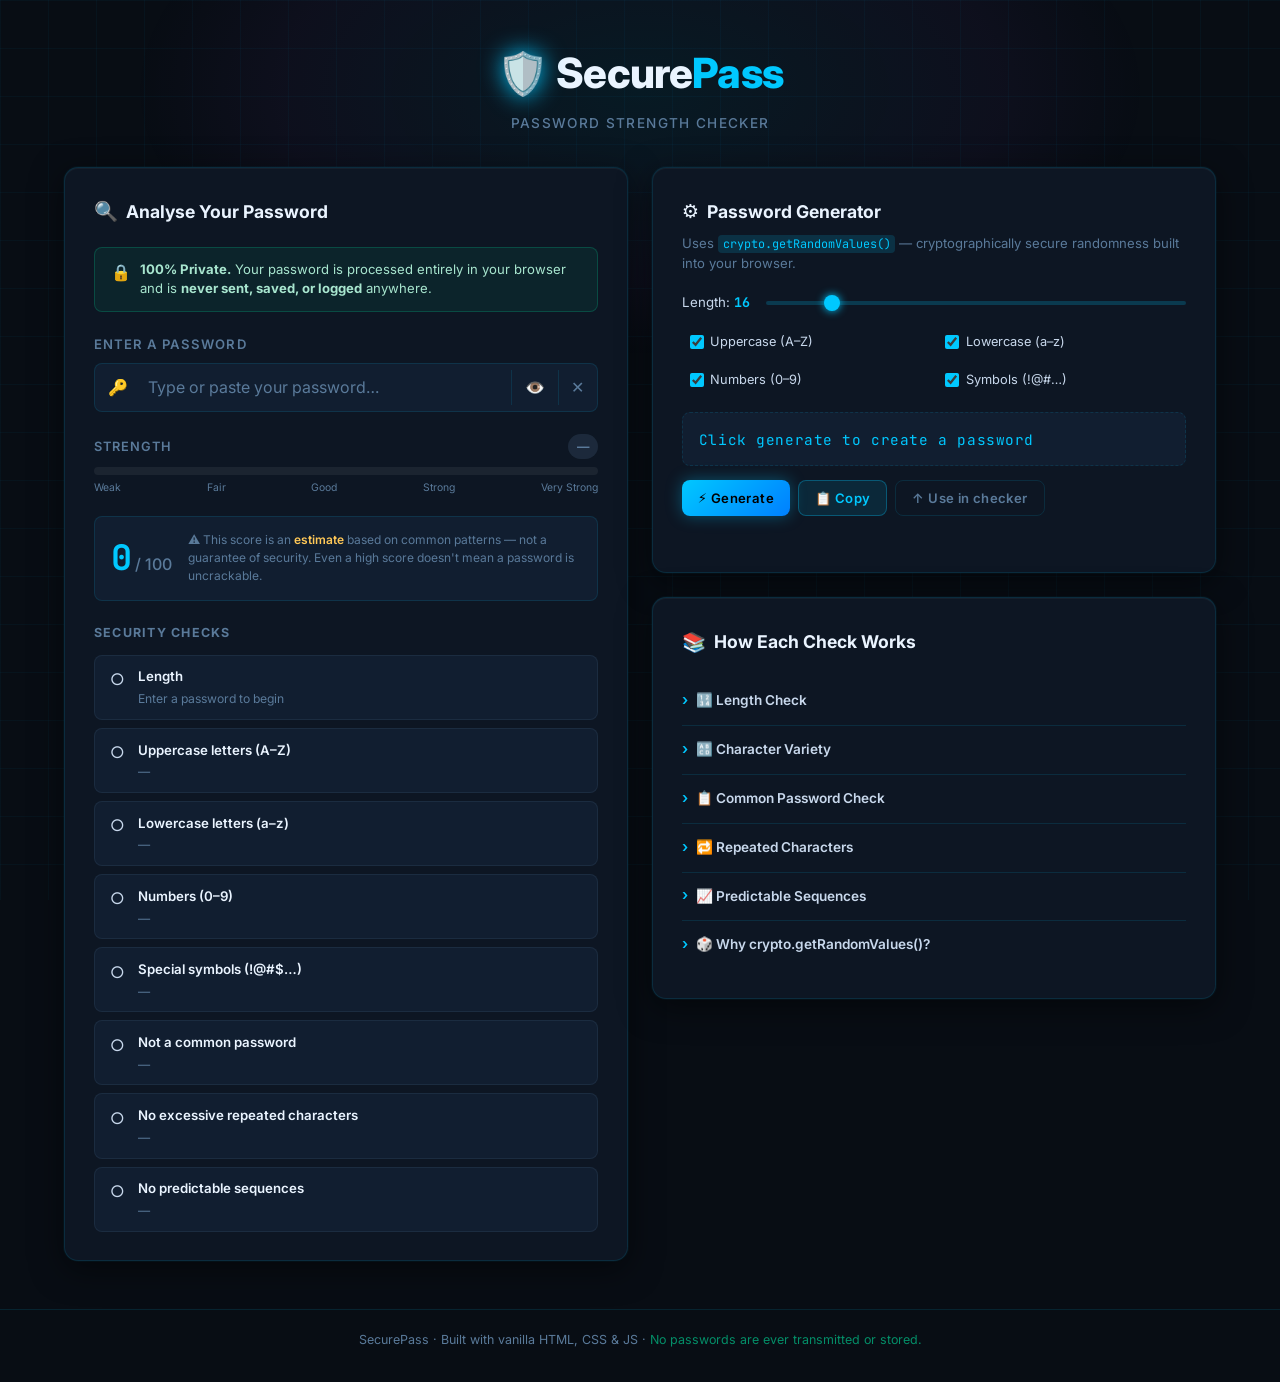
==== index.html @ db64188d "Initial commit: Add SecurePass password security platform Initial version of SecurePass, including t" ====
<!DOCTYPE html>
<html lang="en">
  <head>
    <meta charset="UTF-8" />
    <meta name="viewport" content="width=device-width, initial-scale=1.0" />

    <!-- SEO -->
    <title>SecurePass — Password Strength Checker</title>
    <meta
      name="description"
      content="Check your password strength instantly in your browser. SecurePass analyses length, patterns, and common weaknesses — 100% client-side, nothing is ever sent anywhere."
    />
    <meta name="robots" content="index, follow" />

    <!-- Fonts -->
    <link rel="preconnect" href="https://fonts.googleapis.com" />
    <link rel="preconnect" href="https://fonts.gstatic.com" crossorigin />
    <link
      href="https://fonts.googleapis.com/css2?family=Inter:wght@300;400;500;600;700;800&family=JetBrains+Mono:wght@400;500;700&display=swap"
      rel="stylesheet"
    />

    <link rel="stylesheet" href="style.css" />
  </head>

  <body>
    <!-- ══════════════ BACKGROUND ══════════════ -->
    <div class="bg-grid" aria-hidden="true"></div>
    <div class="bg-glow" aria-hidden="true"></div>

    <!-- ══════════════ HEADER ══════════════ -->
    <header class="site-header">
      <div class="header-inner">
        <div class="logo">
          <span class="logo-icon" aria-hidden="true">🛡️</span>
          <span class="logo-text">Secure<span class="accent">Pass</span></span>
        </div>
        <p class="header-tagline">Password Strength Checker</p>
      </div>
    </header>

    <!-- ══════════════ MAIN ══════════════ -->
    <main class="main-layout">

      <!-- ── LEFT COLUMN ── -->
      <section class="card checker-card" aria-labelledby="checker-heading">
        <h1 id="checker-heading" class="card-title">
          <span class="title-icon" aria-hidden="true">🔍</span>
          Analyse Your Password
        </h1>

        <!-- Privacy notice -->
        <div class="privacy-banner" role="note">
          <span class="privacy-icon" aria-hidden="true">🔒</span>
          <span>
            <strong>100% Private.</strong> Your password is processed entirely
            in your browser and is <strong>never sent, saved, or logged</strong>
            anywhere.
          </span>
        </div>

        <!-- Password input -->
        <div class="field-group">
          <label class="field-label" for="password-input">Enter a password</label>
          <div class="input-wrapper">
            <span class="input-icon" aria-hidden="true">🔑</span>
            <input
              id="password-input"
              class="password-input"
              type="password"
              placeholder="Type or paste your password…"
              autocomplete="off"
              autocorrect="off"
              autocapitalize="off"
              spellcheck="false"
              aria-describedby="strength-label"
            />
            <button
              id="toggle-visibility"
              class="icon-btn"
              type="button"
              aria-label="Show password"
              title="Show / hide password"
            >
              <span id="eye-icon" aria-hidden="true">👁️</span>
            </button>
            <button
              id="clear-btn"
              class="icon-btn"
              type="button"
              aria-label="Clear password"
              title="Clear password"
            >
              ✕
            </button>
          </div>
        </div>

        <!-- Strength meter -->
        <div class="strength-section">
          <div class="strength-header">
            <span class="strength-label-text" id="strength-label">Strength</span>
            <span id="strength-badge" class="strength-badge badge-empty">—</span>
          </div>
          <div
            class="meter-track"
            role="progressbar"
            aria-valuenow="0"
            aria-valuemin="0"
            aria-valuemax="100"
            aria-label="Password strength meter"
          >
            <div id="meter-fill" class="meter-fill"></div>
          </div>
          <div class="meter-segments" aria-hidden="true">
            <span>Weak</span><span>Fair</span><span>Good</span><span>Strong</span><span>Very Strong</span>
          </div>
        </div>

        <!-- Score -->
        <div class="score-row">
          <div class="score-box">
            <span class="score-number" id="score-number">0</span>
            <span class="score-label">/ 100</span>
          </div>
          <p class="score-disclaimer">
            ⚠️ This score is an <em>estimate</em> based on common patterns — not a
            guarantee of security. Even a high score doesn't mean a password is
            uncrackable.
          </p>
        </div>

        <!-- Check results -->
        <div class="checks-section">
          <h2 class="section-subtitle">Security Checks</h2>
          <ul class="checks-list" id="checks-list" aria-live="polite">
            <li class="check-item check-neutral" id="check-length">
              <span class="check-icon" aria-hidden="true">○</span>
              <div class="check-text">
                <strong>Length</strong>
                <span class="check-detail" id="detail-length">Enter a password to begin</span>
              </div>
            </li>
            <li class="check-item check-neutral" id="check-uppercase">
              <span class="check-icon" aria-hidden="true">○</span>
              <div class="check-text">
                <strong>Uppercase letters (A–Z)</strong>
                <span class="check-detail" id="detail-uppercase">—</span>
              </div>
            </li>
            <li class="check-item check-neutral" id="check-lowercase">
              <span class="check-icon" aria-hidden="true">○</span>
              <div class="check-text">
                <strong>Lowercase letters (a–z)</strong>
                <span class="check-detail" id="detail-lowercase">—</span>
              </div>
            </li>
            <li class="check-item check-neutral" id="check-numbers">
              <span class="check-icon" aria-hidden="true">○</span>
              <div class="check-text">
                <strong>Numbers (0–9)</strong>
                <span class="check-detail" id="detail-numbers">—</span>
              </div>
            </li>
            <li class="check-item check-neutral" id="check-symbols">
              <span class="check-icon" aria-hidden="true">○</span>
              <div class="check-text">
                <strong>Special symbols (!@#$…)</strong>
                <span class="check-detail" id="detail-symbols">—</span>
              </div>
            </li>
            <li class="check-item check-neutral" id="check-common">
              <span class="check-icon" aria-hidden="true">○</span>
              <div class="check-text">
                <strong>Not a common password</strong>
                <span class="check-detail" id="detail-common">—</span>
              </div>
            </li>
            <li class="check-item check-neutral" id="check-repeated">
              <span class="check-icon" aria-hidden="true">○</span>
              <div class="check-text">
                <strong>No excessive repeated characters</strong>
                <span class="check-detail" id="detail-repeated">—</span>
              </div>
            </li>
            <li class="check-item check-neutral" id="check-sequence">
              <span class="check-icon" aria-hidden="true">○</span>
              <div class="check-text">
                <strong>No predictable sequences</strong>
                <span class="check-detail" id="detail-sequence">—</span>
              </div>
            </li>
          </ul>
        </div>
      </section>

      <!-- ── RIGHT COLUMN ── -->
      <div class="right-column">

        <!-- Generator card -->
        <section class="card generator-card" aria-labelledby="generator-heading">
          <h2 id="generator-heading" class="card-title">
            <span class="title-icon" aria-hidden="true">⚙️</span>
            Password Generator
          </h2>
          <p class="card-subtitle">
            Uses <code>crypto.getRandomValues()</code> — cryptographically
            secure randomness built into your browser.
          </p>

          <!-- Options -->
          <div class="gen-options">
            <div class="option-row">
              <label class="option-label" for="gen-length">
                Length: <strong id="gen-length-display">16</strong>
              </label>
              <input
                id="gen-length"
                class="range-slider"
                type="range"
                min="8"
                max="64"
                value="16"
                aria-label="Generated password length"
              />
            </div>

            <div class="checkbox-grid">
              <label class="checkbox-label" for="gen-uppercase">
                <input id="gen-uppercase" type="checkbox" checked /> Uppercase (A–Z)
              </label>
              <label class="checkbox-label" for="gen-lowercase">
                <input id="gen-lowercase" type="checkbox" checked /> Lowercase (a–z)
              </label>
              <label class="checkbox-label" for="gen-numbers">
                <input id="gen-numbers" type="checkbox" checked /> Numbers (0–9)
              </label>
              <label class="checkbox-label" for="gen-symbols">
                <input id="gen-symbols" type="checkbox" checked /> Symbols (!@#…)
              </label>
            </div>
          </div>

          <!-- Generated password output -->
          <div class="gen-output-wrapper">
            <code id="gen-output" class="gen-output" aria-live="polite" aria-label="Generated password">
              Click generate to create a password
            </code>
          </div>

          <div class="gen-actions">
            <button id="generate-btn" class="btn btn-primary" type="button">
              ⚡ Generate
            </button>
            <button id="copy-gen-btn" class="btn btn-secondary" type="button" aria-label="Copy generated password">
              📋 Copy
            </button>
            <button id="use-gen-btn" class="btn btn-ghost" type="button" aria-label="Use generated password in checker">
              ↑ Use in checker
            </button>
          </div>

          <div id="copy-toast" class="copy-toast" role="status" aria-live="polite"></div>
        </section>

        <!-- How-it-works card -->
        <section class="card info-card" aria-labelledby="info-heading">
          <h2 id="info-heading" class="card-title">
            <span class="title-icon" aria-hidden="true">📚</span>
            How Each Check Works
          </h2>

          <details class="info-detail">
            <summary class="info-summary">🔢 Length Check</summary>
            <p>
              Every extra character multiplies the number of combinations an
              attacker must try. A 12-character password has roughly
              <em>trillions</em> more combinations than an 8-character one.
              Minimum recommended length is <strong>12 characters</strong>;
              aim for 16+.
            </p>
          </details>

          <details class="info-detail">
            <summary class="info-summary">🔠 Character Variety</summary>
            <p>
              Using uppercase, lowercase, digits, and symbols expands the
              "alphabet" an attacker must guess from. With only lowercase
              letters the alphabet is 26; adding all four types brings it to
              ~95. Larger alphabet = exponentially harder brute-force.
            </p>
          </details>

          <details class="info-detail">
            <summary class="info-summary">📋 Common Password Check</summary>
            <p>
              Attackers use <em>dictionary attacks</em> — lists of millions of
              known weak passwords like <code>password123</code>,
              <code>qwerty</code>, or <code>iloveyou</code>. If your password
              appears in such a list it can be cracked in seconds regardless of
              length.
            </p>
          </details>

          <details class="info-detail">
            <summary class="info-summary">🔁 Repeated Characters</summary>
            <p>
              Passwords like <code>aaabbbccc</code> or <code>111111</code> have
              very low <em>entropy</em> — they carry less unpredictable
              information than they appear to. Automated crackers detect and
              exploit this pattern immediately.
            </p>
          </details>

          <details class="info-detail">
            <summary class="info-summary">📈 Predictable Sequences</summary>
            <p>
              Sequences like <code>1234</code>, <code>abcd</code>, or
              <code>qwerty</code> are keyboard walks or numerical runs —
              among the first things any cracker tries. They reduce your
              effective password strength dramatically.
            </p>
          </details>

          <details class="info-detail">
            <summary class="info-summary">🎲 Why crypto.getRandomValues()?</summary>
            <p>
              JavaScript's <code>Math.random()</code> is <strong>not</strong>
              cryptographically secure — its output can sometimes be predicted.
              <code>crypto.getRandomValues()</code> uses the operating system's
              secure random number generator, making it suitable for generating
              real passwords.
            </p>
          </details>
        </section>

      </div>
      <!-- end right column -->

    </main>

    <!-- ══════════════ FOOTER ══════════════ -->
    <footer class="site-footer">
      <p>
        SecurePass · Built with vanilla HTML, CSS &amp; JS ·
        <span class="footer-note">No passwords are ever transmitted or stored.</span>
      </p>
    </footer>

    <script src="script.js"></script>
  </body>
</html>
---- style.css ----
/* ═══════════════════════════════════════════════════════════════════
   SecurePass — style.css
   Cybersecurity-themed dark UI with glassmorphism & micro-animations
   ═══════════════════════════════════════════════════════════════════ */

/* ── 1. Design Tokens ─────────────────────────────────────────────── */
:root {
  /* Palette */
  --clr-bg:          #080d14;
  --clr-surface:     #0d1623;
  --clr-surface2:    #111e30;
  --clr-border:      rgba(0, 200, 255, 0.12);
  --clr-border-hover:rgba(0, 200, 255, 0.35);

  --clr-cyan:        #00c8ff;
  --clr-cyan-dim:    rgba(0, 200, 255, 0.15);
  --clr-green:       #00e5a0;
  --clr-yellow:      #ffc857;
  --clr-orange:      #ff8c42;
  --clr-red:         #ff4d6d;
  --clr-purple:      #a855f7;

  /* Text */
  --clr-text:        #c8d8ec;
  --clr-text-muted:  #5a7a9a;
  --clr-text-bright: #eaf4ff;

  /* Strength colours */
  --str-very-weak:   #ff4d6d;
  --str-weak:        #ff8c42;
  --str-fair:        #ffc857;
  --str-good:        #00e5a0;
  --str-strong:      #00c8ff;

  /* Spacing & shape */
  --radius:          14px;
  --radius-sm:       8px;
  --gap:             1.5rem;

  /* Typography */
  --font-sans: 'Inter', system-ui, sans-serif;
  --font-mono: 'JetBrains Mono', 'Courier New', monospace;
}

/* ── 2. Reset & Base ──────────────────────────────────────────────── */
*, *::before, *::after { box-sizing: border-box; margin: 0; padding: 0; }

html { scroll-behavior: smooth; }

body {
  font-family: var(--font-sans);
  background: var(--clr-bg);
  color: var(--clr-text);
  min-height: 100vh;
  line-height: 1.6;
  overflow-x: hidden;
}

/* ── 3. Animated Background ───────────────────────────────────────── */
.bg-grid {
  position: fixed;
  inset: 0;
  z-index: 0;
  background-image:
    linear-gradient(rgba(0,200,255,0.04) 1px, transparent 1px),
    linear-gradient(90deg, rgba(0,200,255,0.04) 1px, transparent 1px);
  background-size: 48px 48px;
  pointer-events: none;
}

.bg-glow {
  position: fixed;
  top: -20%;
  left: 50%;
  transform: translateX(-50%);
  width: 80vw;
  height: 60vh;
  background: radial-gradient(ellipse at center,
    rgba(0,200,255,0.07) 0%,
    rgba(168,85,247,0.04) 50%,
    transparent 70%);
  pointer-events: none;
  z-index: 0;
  animation: glowPulse 8s ease-in-out infinite alternate;
}

@keyframes glowPulse {
  from { opacity: 0.6; transform: translateX(-50%) scale(1); }
  to   { opacity: 1;   transform: translateX(-50%) scale(1.1); }
}

/* ── 4. Header ────────────────────────────────────────────────────── */
.site-header {
  position: relative;
  z-index: 10;
  text-align: center;
  padding: 2.5rem 1rem 1rem;
}

.header-inner { display: inline-flex; flex-direction: column; align-items: center; gap: 0.4rem; }

.logo {
  display: flex;
  align-items: center;
  gap: 0.5rem;
  font-size: clamp(1.8rem, 4vw, 2.6rem);
  font-weight: 800;
  letter-spacing: -0.02em;
  color: var(--clr-text-bright);
}

.logo-icon { font-size: 1em; filter: drop-shadow(0 0 12px var(--clr-cyan)); }

.accent { color: var(--clr-cyan); }

.header-tagline {
  font-size: 0.85rem;
  color: var(--clr-text-muted);
  letter-spacing: 0.1em;
  text-transform: uppercase;
  font-weight: 500;
}

/* ── 5. Layout ────────────────────────────────────────────────────── */
.main-layout {
  position: relative;
  z-index: 5;
  display: grid;
  grid-template-columns: 1fr 1fr;
  gap: var(--gap);
  max-width: 1200px;
  margin: 0 auto;
  padding: 1rem 1.5rem 3rem;
}

/* Right column stacks cards */
.right-column {
  display: flex;
  flex-direction: column;
  gap: var(--gap);
}

/* ── 6. Cards ─────────────────────────────────────────────────────── */
.card {
  background: var(--clr-surface);
  border: 1px solid var(--clr-border);
  border-radius: var(--radius);
  padding: 1.8rem;
  backdrop-filter: blur(12px);
  box-shadow:
    0 0 0 1px rgba(0,200,255,0.04),
    0 8px 32px rgba(0,0,0,0.5),
    inset 0 1px 0 rgba(255,255,255,0.04);
  transition: border-color 0.3s;
}

.card:hover { border-color: var(--clr-border-hover); }

.card-title {
  font-size: 1.1rem;
  font-weight: 700;
  color: var(--clr-text-bright);
  margin-bottom: 1.2rem;
  display: flex;
  align-items: center;
  gap: 0.5rem;
}

.title-icon { font-size: 1.1em; }

.card-subtitle {
  font-size: 0.82rem;
  color: var(--clr-text-muted);
  margin-top: -0.8rem;
  margin-bottom: 1.2rem;
  line-height: 1.5;
}

.card-subtitle code {
  font-family: var(--font-mono);
  color: var(--clr-cyan);
  font-size: 0.9em;
  background: var(--clr-cyan-dim);
  padding: 0.1em 0.4em;
  border-radius: 4px;
}

/* ── 7. Privacy Banner ─────────────────────────────────────────────── */
.privacy-banner {
  display: flex;
  align-items: flex-start;
  gap: 0.6rem;
  background: rgba(0, 229, 160, 0.07);
  border: 1px solid rgba(0, 229, 160, 0.2);
  border-radius: var(--radius-sm);
  padding: 0.75rem 1rem;
  font-size: 0.82rem;
  color: #a8e6cf;
  margin-bottom: 1.4rem;
  line-height: 1.5;
}

.privacy-icon { font-size: 1rem; margin-top: 0.05rem; flex-shrink: 0; }

/* ── 8. Input ──────────────────────────────────────────────────────── */
.field-group { margin-bottom: 1.4rem; }

.field-label {
  display: block;
  font-size: 0.82rem;
  font-weight: 600;
  color: var(--clr-text-muted);
  text-transform: uppercase;
  letter-spacing: 0.08em;
  margin-bottom: 0.5rem;
}

.input-wrapper {
  display: flex;
  align-items: center;
  background: var(--clr-surface2);
  border: 1.5px solid var(--clr-border);
  border-radius: var(--radius-sm);
  overflow: hidden;
  transition: border-color 0.25s, box-shadow 0.25s;
}

.input-wrapper:focus-within {
  border-color: var(--clr-cyan);
  box-shadow: 0 0 0 3px rgba(0, 200, 255, 0.15);
}

.input-icon {
  padding: 0 0.8rem;
  font-size: 1rem;
  user-select: none;
  flex-shrink: 0;
}

.password-input {
  flex: 1;
  background: transparent;
  border: none;
  outline: none;
  color: var(--clr-text-bright);
  font-family: var(--font-mono);
  font-size: 1rem;
  padding: 0.8rem 0.5rem;
  caret-color: var(--clr-cyan);
  min-width: 0;
}

.password-input::placeholder { color: var(--clr-text-muted); font-family: var(--font-sans); }

.icon-btn {
  background: transparent;
  border: none;
  color: var(--clr-text-muted);
  cursor: pointer;
  padding: 0.6rem 0.8rem;
  font-size: 1rem;
  line-height: 1;
  border-left: 1px solid var(--clr-border);
  transition: color 0.2s, background 0.2s;
  flex-shrink: 0;
}

.icon-btn:hover { color: var(--clr-cyan); background: var(--clr-cyan-dim); }

/* ── 9. Strength Meter ─────────────────────────────────────────────── */
.strength-section { margin-bottom: 1.2rem; }

.strength-header {
  display: flex;
  justify-content: space-between;
  align-items: center;
  margin-bottom: 0.5rem;
}

.strength-label-text {
  font-size: 0.8rem;
  font-weight: 600;
  color: var(--clr-text-muted);
  text-transform: uppercase;
  letter-spacing: 0.08em;
}

.strength-badge {
  font-size: 0.78rem;
  font-weight: 700;
  padding: 0.2em 0.7em;
  border-radius: 20px;
  letter-spacing: 0.05em;
  text-transform: uppercase;
  transition: background 0.4s, color 0.4s;
}

.badge-empty    { background: rgba(90,122,154,0.2); color: var(--clr-text-muted); }
.badge-very-weak{ background: rgba(255,77,109,0.2);  color: var(--str-very-weak); }
.badge-weak     { background: rgba(255,140,66,0.2);  color: var(--str-weak); }
.badge-fair     { background: rgba(255,200,87,0.2);  color: var(--str-fair); }
.badge-good     { background: rgba(0,229,160,0.2);   color: var(--str-good); }
.badge-strong   { background: rgba(0,200,255,0.2);   color: var(--str-strong); }

.meter-track {
  width: 100%;
  height: 8px;
  background: rgba(255,255,255,0.06);
  border-radius: 999px;
  overflow: hidden;
}

.meter-fill {
  height: 100%;
  width: 0%;
  border-radius: 999px;
  transition: width 0.5s cubic-bezier(0.4,0,0.2,1), background 0.5s;
  background: var(--str-very-weak);
  box-shadow: 0 0 8px currentColor;
}

.meter-segments {
  display: flex;
  justify-content: space-between;
  margin-top: 0.3rem;
  font-size: 0.65rem;
  color: var(--clr-text-muted);
  user-select: none;
}

/* ── 10. Score ─────────────────────────────────────────────────────── */
.score-row {
  display: flex;
  align-items: center;
  gap: 1rem;
  background: var(--clr-surface2);
  border-radius: var(--radius-sm);
  padding: 0.9rem 1rem;
  margin-bottom: 1.4rem;
  border: 1px solid var(--clr-border);
}

.score-box { display: flex; align-items: baseline; gap: 0.2rem; flex-shrink: 0; }

.score-number {
  font-family: var(--font-mono);
  font-size: 2.2rem;
  font-weight: 700;
  color: var(--clr-cyan);
  transition: color 0.4s;
  line-height: 1;
}

.score-label { font-size: 1rem; color: var(--clr-text-muted); font-weight: 500; }

.score-disclaimer {
  font-size: 0.75rem;
  color: var(--clr-text-muted);
  line-height: 1.5;
}

.score-disclaimer em { color: var(--clr-yellow); font-style: normal; font-weight: 600; }

/* ── 11. Checks List ───────────────────────────────────────────────── */
.section-subtitle {
  font-size: 0.78rem;
  font-weight: 700;
  color: var(--clr-text-muted);
  text-transform: uppercase;
  letter-spacing: 0.1em;
  margin-bottom: 0.75rem;
}

.checks-list {
  list-style: none;
  display: flex;
  flex-direction: column;
  gap: 0.5rem;
}

.check-item {
  display: flex;
  align-items: flex-start;
  gap: 0.7rem;
  padding: 0.65rem 0.8rem;
  border-radius: var(--radius-sm);
  border: 1px solid transparent;
  background: var(--clr-surface2);
  transition: background 0.3s, border-color 0.3s;
}

.check-neutral  { border-color: rgba(90,122,154,0.15); }
.check-pass     { background: rgba(0,229,160,0.06);  border-color: rgba(0,229,160,0.25); }
.check-fail     { background: rgba(255,77,109,0.06); border-color: rgba(255,77,109,0.25); }
.check-warn     { background: rgba(255,200,87,0.06); border-color: rgba(255,200,87,0.25); }

.check-icon {
  font-size: 1rem;
  margin-top: 0.05rem;
  flex-shrink: 0;
  width: 1.2rem;
  text-align: center;
  transition: transform 0.3s;
}

.check-pass .check-icon { color: var(--clr-green); }
.check-fail .check-icon { color: var(--clr-red); }
.check-warn .check-icon { color: var(--clr-yellow); }

.check-text { display: flex; flex-direction: column; gap: 0.1rem; }
.check-text strong { font-size: 0.83rem; color: var(--clr-text-bright); font-weight: 600; }
.check-detail { font-size: 0.76rem; color: var(--clr-text-muted); }
.check-pass .check-detail { color: rgba(0,229,160,0.7); }
.check-fail .check-detail { color: rgba(255,77,109,0.7); }

/* ── 12. Generator ─────────────────────────────────────────────────── */
.gen-options { margin-bottom: 1rem; }

.option-row {
  display: flex;
  justify-content: space-between;
  align-items: center;
  gap: 1rem;
  margin-bottom: 0.8rem;
}

.option-label {
  font-size: 0.83rem;
  color: var(--clr-text);
  white-space: nowrap;
}

.option-label strong { color: var(--clr-cyan); font-family: var(--font-mono); }

.range-slider {
  flex: 1;
  -webkit-appearance: none;
  appearance: none;
  height: 4px;
  background: rgba(0,200,255,0.2);
  border-radius: 999px;
  outline: none;
  cursor: pointer;
}

.range-slider::-webkit-slider-thumb {
  -webkit-appearance: none;
  width: 16px;
  height: 16px;
  background: var(--clr-cyan);
  border-radius: 50%;
  box-shadow: 0 0 8px var(--clr-cyan);
  transition: transform 0.2s;
}

.range-slider::-webkit-slider-thumb:hover { transform: scale(1.25); }
.range-slider::-moz-range-thumb {
  width: 16px; height: 16px;
  background: var(--clr-cyan);
  border-radius: 50%; border: none;
  box-shadow: 0 0 8px var(--clr-cyan);
}

.checkbox-grid {
  display: grid;
  grid-template-columns: 1fr 1fr;
  gap: 0.4rem;
}

.checkbox-label {
  display: flex;
  align-items: center;
  gap: 0.4rem;
  font-size: 0.8rem;
  color: var(--clr-text);
  cursor: pointer;
  user-select: none;
  padding: 0.35rem 0.5rem;
  border-radius: 6px;
  transition: background 0.2s;
}

.checkbox-label:hover { background: var(--clr-cyan-dim); }

.checkbox-label input[type="checkbox"] {
  accent-color: var(--clr-cyan);
  width: 14px; height: 14px;
  cursor: pointer;
}

.gen-output-wrapper {
  background: var(--clr-surface2);
  border: 1.5px dashed var(--clr-border);
  border-radius: var(--radius-sm);
  padding: 0.9rem 1rem;
  margin-bottom: 0.9rem;
  min-height: 3.2rem;
  display: flex;
  align-items: center;
  word-break: break-all;
  transition: border-color 0.3s;
}

.gen-output-wrapper:hover { border-color: var(--clr-border-hover); }

.gen-output {
  font-family: var(--font-mono);
  font-size: 0.9rem;
  color: var(--clr-cyan);
  letter-spacing: 0.04em;
  line-height: 1.6;
}

.gen-actions {
  display: flex;
  gap: 0.5rem;
  flex-wrap: wrap;
}

/* ── 13. Buttons ───────────────────────────────────────────────────── */
.btn {
  font-family: var(--font-sans);
  font-size: 0.82rem;
  font-weight: 600;
  border: none;
  border-radius: var(--radius-sm);
  cursor: pointer;
  padding: 0.55rem 1rem;
  transition: all 0.2s;
  white-space: nowrap;
  letter-spacing: 0.03em;
}

.btn-primary {
  background: linear-gradient(135deg, #00c8ff, #0080ff);
  color: #000;
  box-shadow: 0 0 16px rgba(0,200,255,0.35);
}

.btn-primary:hover {
  box-shadow: 0 0 24px rgba(0,200,255,0.55);
  transform: translateY(-1px);
}

.btn-secondary {
  background: rgba(0,200,255,0.1);
  color: var(--clr-cyan);
  border: 1px solid rgba(0,200,255,0.3);
}

.btn-secondary:hover {
  background: rgba(0,200,255,0.2);
  border-color: var(--clr-cyan);
}

.btn-ghost {
  background: transparent;
  color: var(--clr-text-muted);
  border: 1px solid var(--clr-border);
}

.btn-ghost:hover { background: var(--clr-surface2); color: var(--clr-text); }

.btn:active { transform: scale(0.97); }

/* ── 14. Copy Toast ────────────────────────────────────────────────── */
.copy-toast {
  font-size: 0.78rem;
  color: var(--clr-green);
  margin-top: 0.5rem;
  min-height: 1.2rem;
  transition: opacity 0.3s;
  font-weight: 500;
}

/* ── 15. Info Accordion ────────────────────────────────────────────── */
.info-detail {
  border-bottom: 1px solid var(--clr-border);
  padding: 0.1rem 0;
}

.info-detail:last-child { border-bottom: none; }

.info-summary {
  font-size: 0.85rem;
  font-weight: 600;
  color: var(--clr-text);
  cursor: pointer;
  padding: 0.65rem 0;
  list-style: none;
  display: flex;
  align-items: center;
  gap: 0.5rem;
  user-select: none;
  transition: color 0.2s;
}

.info-summary::-webkit-details-marker { display: none; }
.info-summary::before { content: '›'; color: var(--clr-cyan); font-size: 1.1em; transition: transform 0.25s; display: inline-block; }
details[open] .info-summary::before { transform: rotate(90deg); }

.info-summary:hover { color: var(--clr-cyan); }

.info-detail p {
  font-size: 0.8rem;
  color: var(--clr-text-muted);
  line-height: 1.65;
  padding: 0.3rem 0 0.8rem 1.4rem;
}

.info-detail code {
  font-family: var(--font-mono);
  font-size: 0.88em;
  color: var(--clr-cyan);
  background: var(--clr-cyan-dim);
  padding: 0.1em 0.4em;
  border-radius: 4px;
}

/* ── 16. Footer ────────────────────────────────────────────────────── */
.site-footer {
  position: relative;
  z-index: 5;
  text-align: center;
  padding: 1.2rem 1rem 2rem;
  font-size: 0.78rem;
  color: var(--clr-text-muted);
  border-top: 1px solid var(--clr-border);
}

.footer-note { color: rgba(0,229,160,0.6); }

/* ── 17. Responsive ─────────────────────────────────────────────────── */
@media (max-width: 900px) {
  .main-layout {
    grid-template-columns: 1fr;
    padding: 1rem;
  }
}

@media (max-width: 480px) {
  .card { padding: 1.2rem; }

  .logo { font-size: 1.8rem; }

  .gen-actions { flex-direction: column; }
  .gen-actions .btn { width: 100%; text-align: center; }

  .checkbox-grid { grid-template-columns: 1fr; }

  .score-row { flex-direction: column; align-items: flex-start; gap: 0.6rem; }
}

/* ── 18. Animations ─────────────────────────────────────────────────── */
@keyframes fadeInUp {
  from { opacity: 0; transform: translateY(12px); }
  to   { opacity: 1; transform: translateY(0); }
}

.card { animation: fadeInUp 0.5s ease both; }
.checker-card { animation-delay: 0.05s; }
.generator-card { animation-delay: 0.15s; }
.info-card { animation-delay: 0.25s; }

/* Pulse on strength badge update */
@keyframes pulse {
  0%   { transform: scale(1); }
  50%  { transform: scale(1.08); }
  100% { transform: scale(1); }
}

.badge-animate { animation: pulse 0.3s ease; }

/* Focus visible outline for accessibility */
:focus-visible {
  outline: 2px solid var(--clr-cyan);
  outline-offset: 2px;
  border-radius: 4px;
}
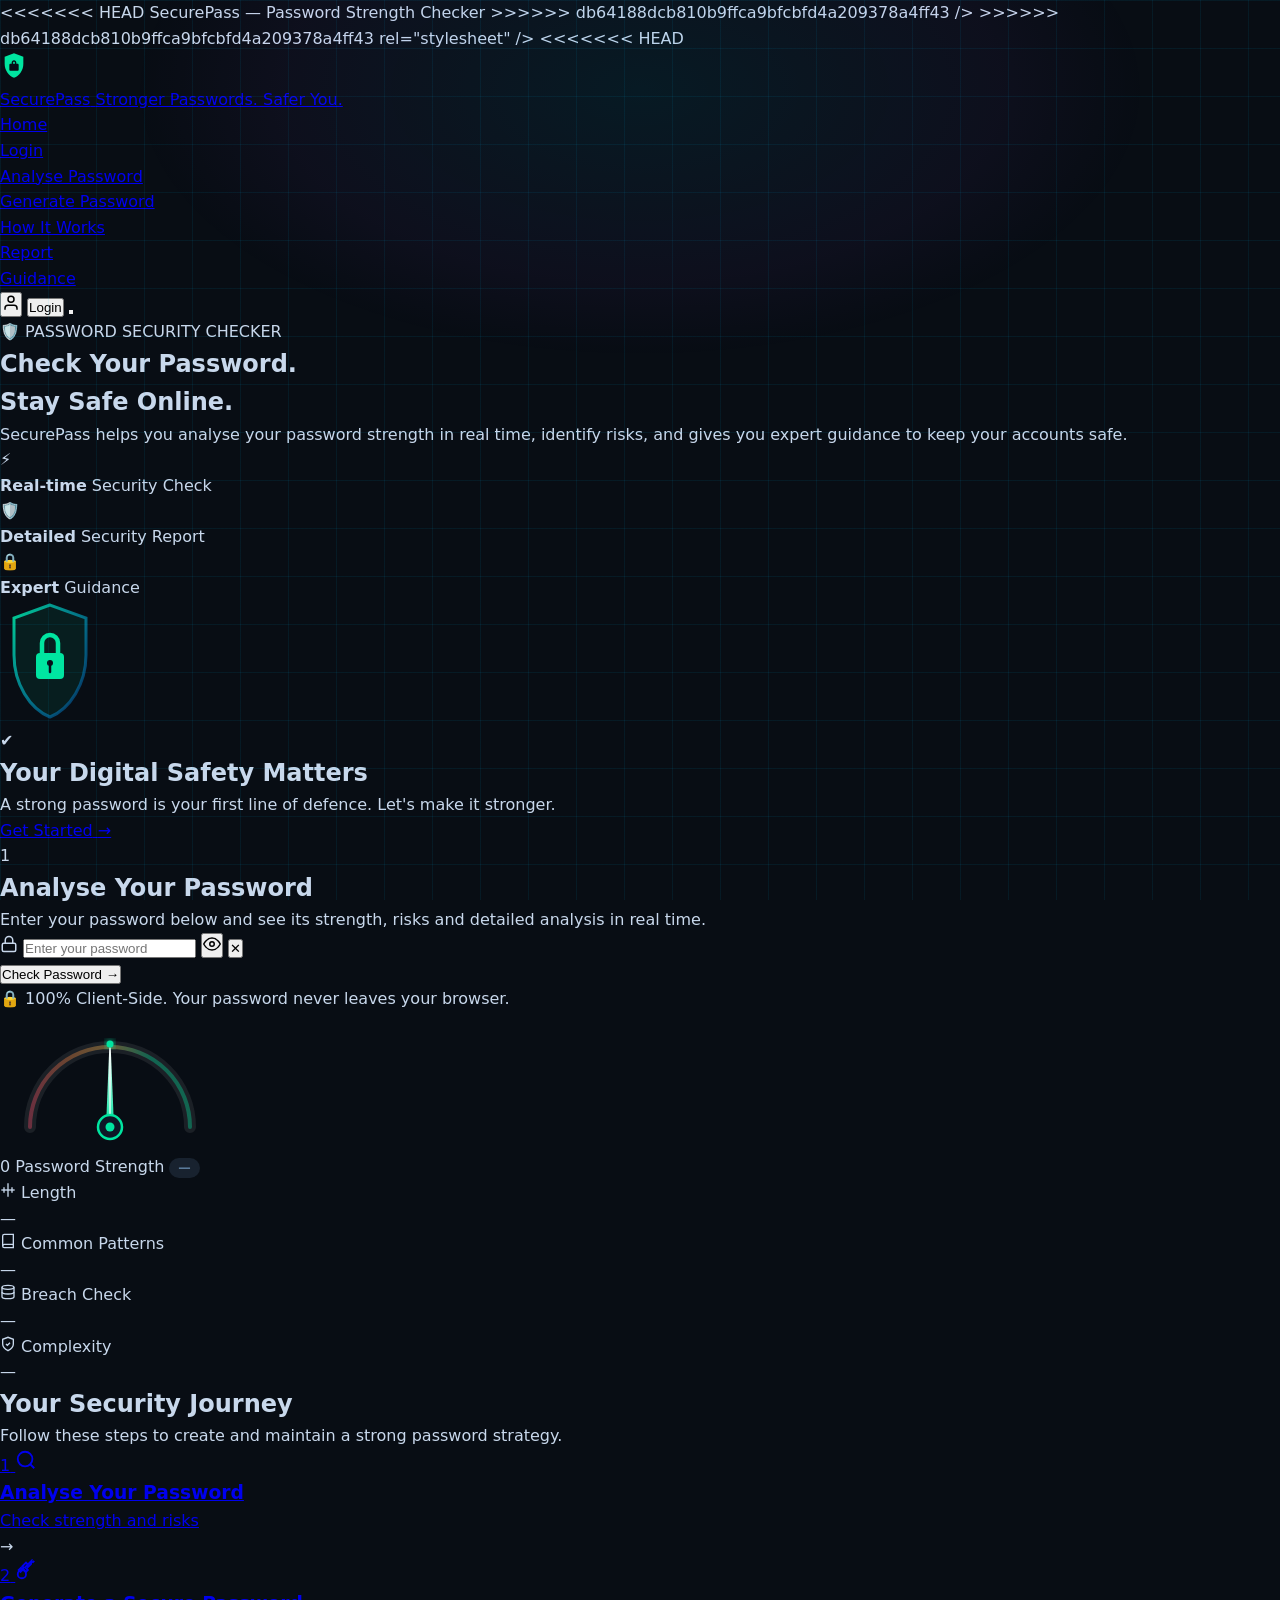
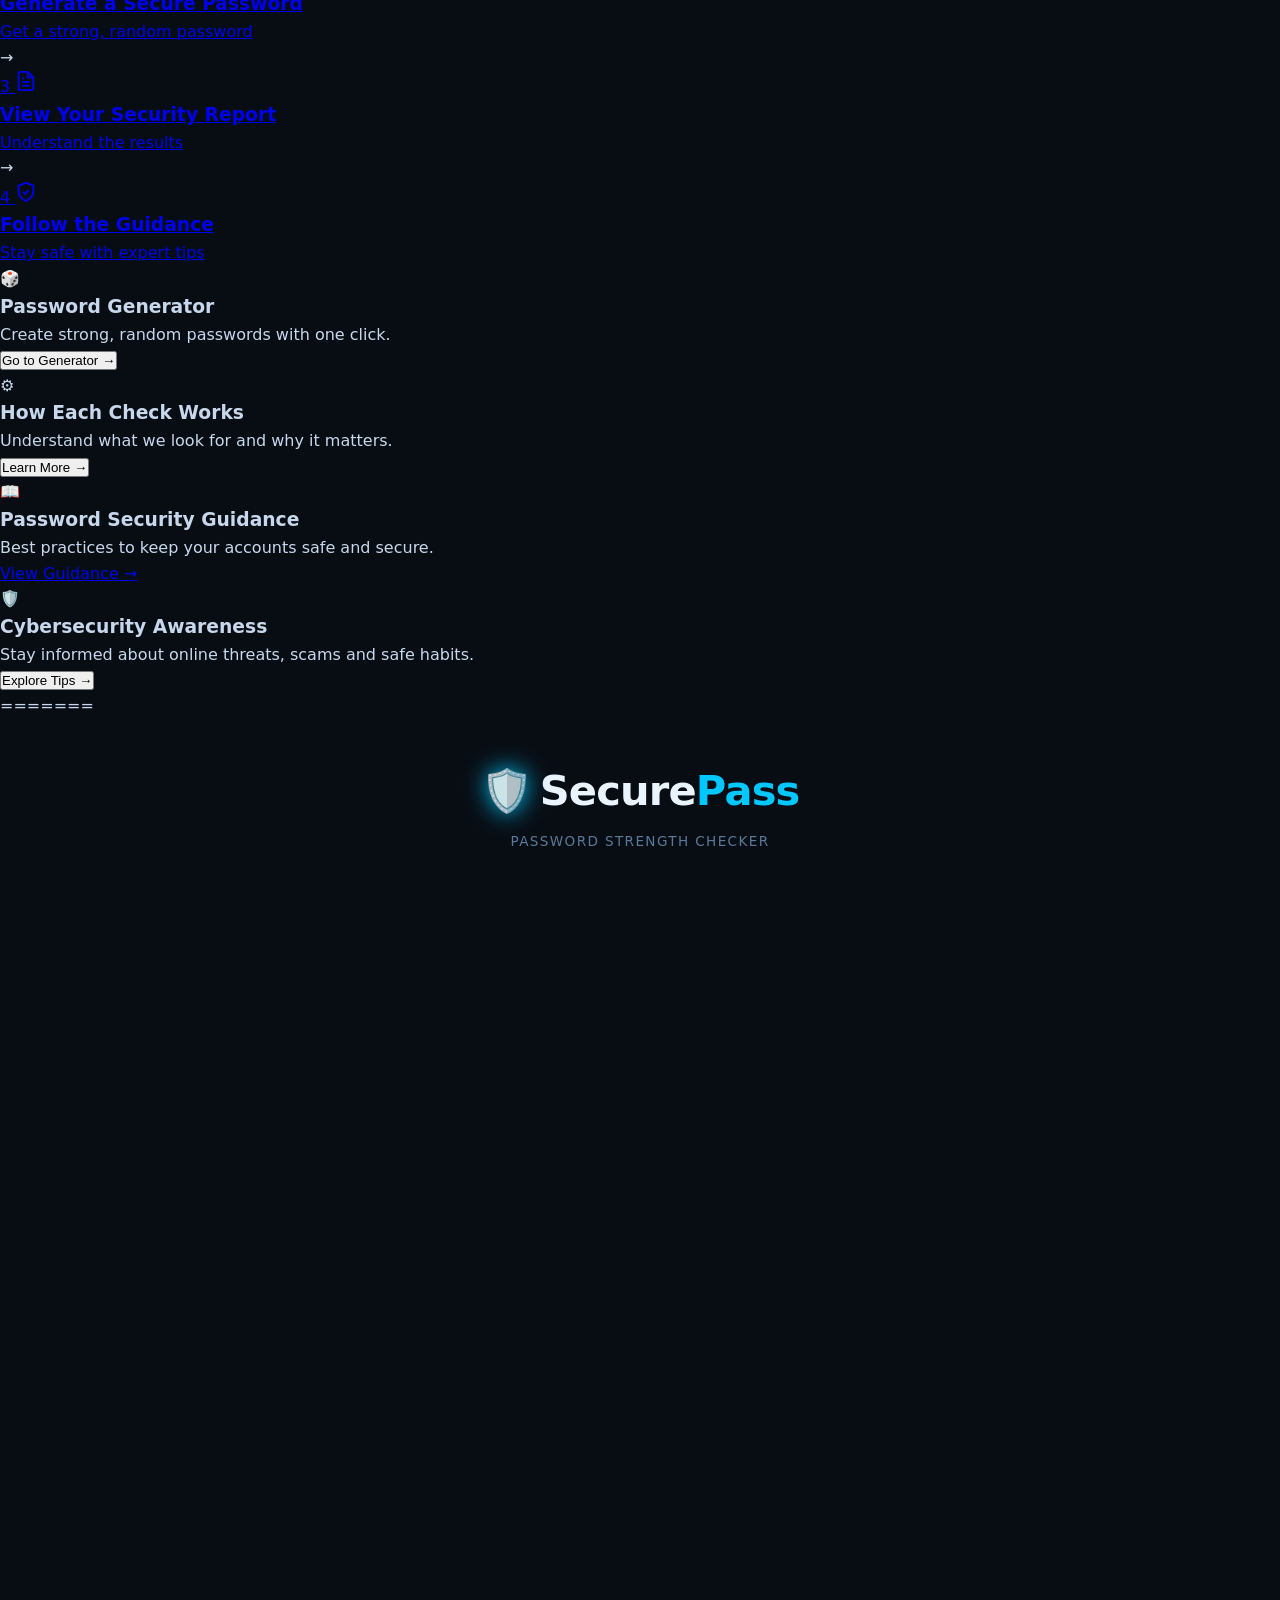
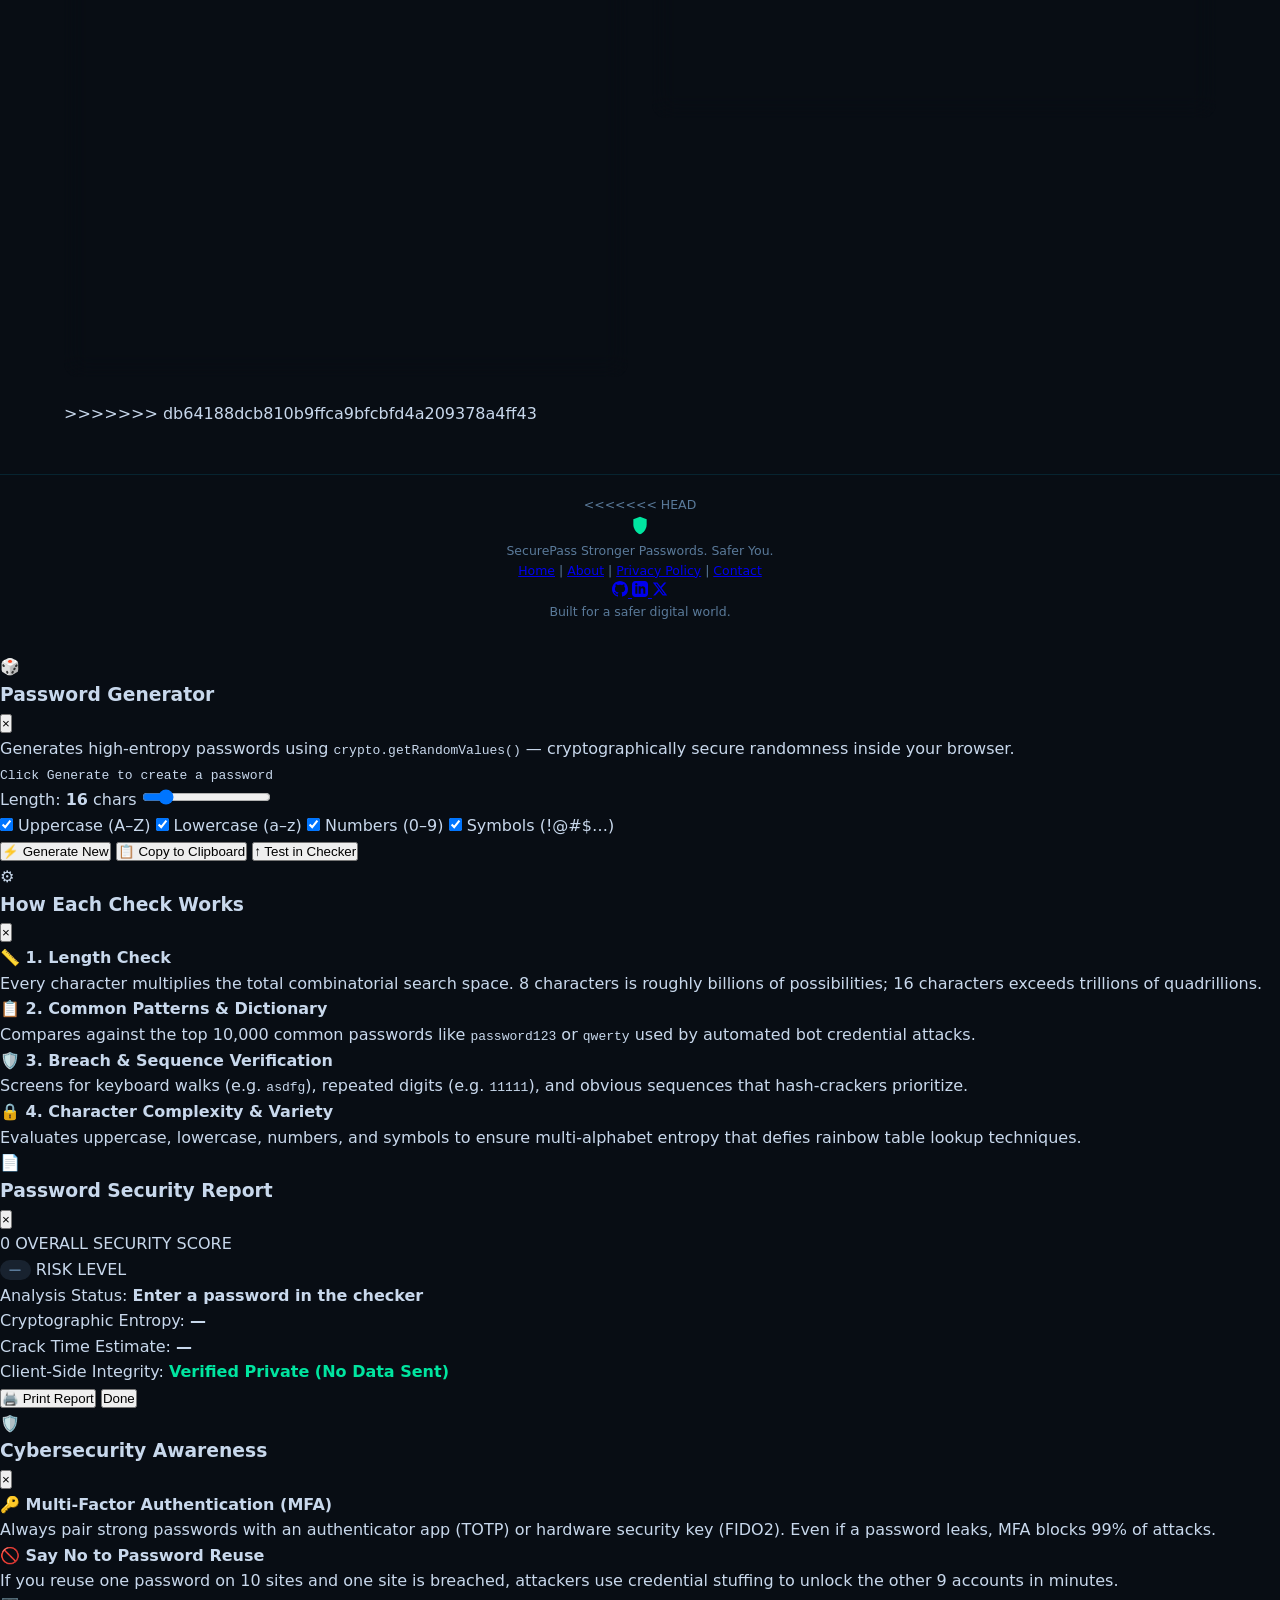
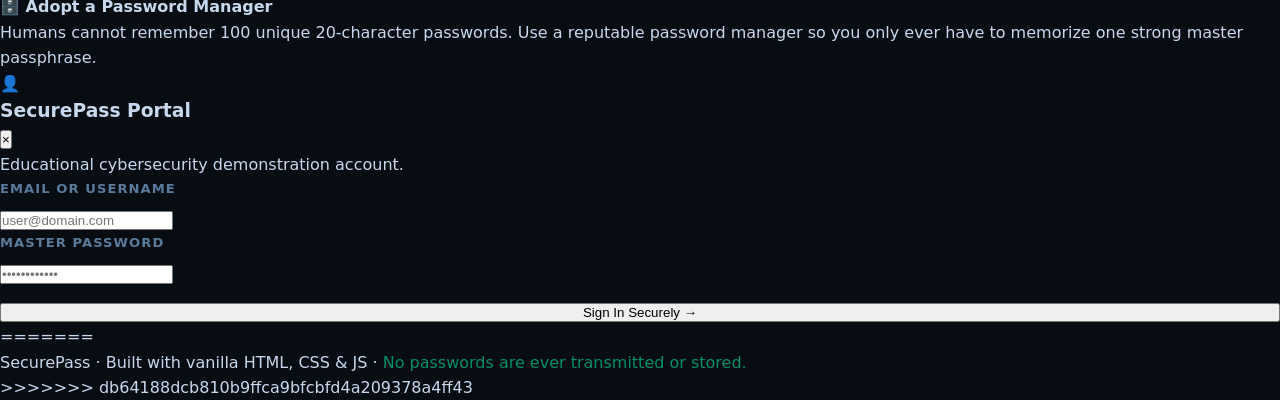
==== commit 78732964: "Update index.html" ====
--- a/index.html
+++ b/index.html
@@ -5,10 +5,17 @@
     <meta name="viewport" content="width=device-width, initial-scale=1.0" />
 
     <!-- SEO -->
+<<<<<<< HEAD
+    <title>SecurePass — Password Security Checker &amp; Generator</title>
+    <meta
+      name="description"
+      content="Check your password strength instantly in real-time. SecurePass analyses length, common patterns, complexity, and common breaches — 100% client-side security."
+=======
     <title>SecurePass — Password Strength Checker</title>
     <meta
       name="description"
       content="Check your password strength instantly in your browser. SecurePass analyses length, patterns, and common weaknesses — 100% client-side, nothing is ever sent anywhere."
+>>>>>>> db64188dcb810b9ffca9bfcbfd4a209378a4ff43
     />
     <meta name="robots" content="index, follow" />
 
@@ -16,7 +23,11 @@
     <link rel="preconnect" href="https://fonts.googleapis.com" />
     <link rel="preconnect" href="https://fonts.gstatic.com" crossorigin />
     <link
+<<<<<<< HEAD
+      href="https://fonts.googleapis.com/css2?family=Inter:wght@300;400;500;600;700;800&family=JetBrains+Mono:wght@400;500;600;700&display=swap"
+=======
       href="https://fonts.googleapis.com/css2?family=Inter:wght@300;400;500;600;700;800&family=JetBrains+Mono:wght@400;500;700&display=swap"
+>>>>>>> db64188dcb810b9ffca9bfcbfd4a209378a4ff43
       rel="stylesheet"
     />
 
@@ -24,6 +35,494 @@
   </head>
 
   <body>
+<<<<<<< HEAD
+    <!-- ══════════════ AMBIENT BACKGROUND GLOW ══════════════ -->
+    <div class="bg-mesh" aria-hidden="true"></div>
+    <div class="bg-grid" aria-hidden="true"></div>
+
+    <!-- ══════════════ TOP NAVIGATION BAR ══════════════ -->
+    <header class="top-nav-wrap">
+      <nav class="top-nav" aria-label="Main Navigation">
+        <!-- Logo -->
+        <a href="index.html" class="nav-logo" aria-label="SecurePass Home">
+          <div class="logo-shield-badge">
+            <svg class="logo-shield-svg" viewBox="0 0 24 24" width="28" height="28" fill="none">
+              <path d="M12 2L4 5V11C4 16.5 7.4 21.6 12 23C16.6 21.6 20 16.5 20 11V5L12 2Z" fill="#00E5A0" />
+              <path d="M12 8C10.9 8 10 8.9 10 10V11H9C8.45 11 8 11.45 8 12V16C8 16.55 8.45 17 9 17H15C15.55 17 16 16.55 16 16V12C16 11.45 15.55 11 15 11H14V10C14 8.9 13.1 8 12 8ZM11.2 11V10C11.2 9.56 11.56 9.2 12 9.2C12.44 9.2 12.8 9.56 12.8 10V11H11.2Z" fill="#070D17" />
+            </svg>
+          </div>
+          <div class="logo-copy">
+            <span class="logo-name">Secure<span class="accent-text">Pass</span></span>
+            <span class="logo-tagline">Stronger Passwords. Safer You.</span>
+          </div>
+        </a>
+
+        <!-- Desktop Navigation Links -->
+        <ul class="nav-menu" id="nav-menu">
+          <li><a href="#hero" class="nav-item">Home</a></li>
+          <li><a href="#login-modal" class="nav-item open-modal-btn" data-modal="login-modal">Login</a></li>
+          <li><a href="#analyse-card" class="nav-item active">Analyse Password</a></li>
+          <li><a href="#generator-modal" class="nav-item open-modal-btn" data-modal="generator-modal">Generate Password</a></li>
+          <li><a href="#how-it-works-modal" class="nav-item open-modal-btn" data-modal="how-it-works-modal">How It Works</a></li>
+          <li><a href="#report-modal" class="nav-item open-modal-btn" data-modal="report-modal">Report</a></li>
+          <li><a href="guidance.html" class="nav-item">Guidance</a></li>
+        </ul>
+
+        <!-- Right Action Items -->
+        <div class="nav-actions">
+          <button class="nav-profile-btn open-modal-btn" data-modal="login-modal" aria-label="User profile">
+            <svg viewBox="0 0 24 24" width="18" height="18" fill="none" stroke="currentColor" stroke-width="2">
+              <path d="M20 21v-2a4 4 0 0 0-4-4H8a4 4 0 0 0-4 4v2"></path>
+              <circle cx="12" cy="7" r="4"></circle>
+            </svg>
+          </button>
+          <button class="btn-nav-login open-modal-btn" data-modal="login-modal">Login</button>
+          <button class="nav-mobile-toggle" id="nav-mobile-toggle" aria-label="Toggle navigation menu">
+            <span></span><span></span><span></span>
+          </button>
+        </div>
+      </nav>
+    </header>
+
+    <!-- ══════════════ MAIN CONTENT ══════════════ -->
+    <main class="site-main">
+      <!-- ── SECTION 1: HERO SECTION ── -->
+      <section class="hero-section" id="hero">
+        <div class="hero-container">
+          <!-- Left Column: Copy & Highlights -->
+          <div class="hero-content">
+            <div class="hero-badge">
+              <span class="badge-icon">🛡️</span>
+              <span class="badge-text">PASSWORD SECURITY CHECKER</span>
+            </div>
+
+            <h1 class="hero-title">
+              Check Your Password.<br />
+              <span class="hero-highlight">Stay Safe Online.</span>
+            </h1>
+
+            <p class="hero-description">
+              SecurePass helps you analyse your password strength in real time,
+              identify risks, and gives you expert guidance to keep your accounts safe.
+            </p>
+
+            <div class="hero-features">
+              <div class="feature-item">
+                <div class="feature-icon-pill">
+                  <span class="f-icon">⚡</span>
+                </div>
+                <div class="feature-text">
+                  <strong>Real-time</strong>
+                  <span>Security Check</span>
+                </div>
+              </div>
+
+              <div class="feature-item">
+                <div class="feature-icon-pill">
+                  <span class="f-icon">🛡️</span>
+                </div>
+                <div class="feature-text">
+                  <strong>Detailed</strong>
+                  <span>Security Report</span>
+                </div>
+              </div>
+
+              <div class="feature-item">
+                <div class="feature-icon-pill">
+                  <span class="f-icon">🔒</span>
+                </div>
+                <div class="feature-text">
+                  <strong>Expert</strong>
+                  <span>Guidance</span>
+                </div>
+              </div>
+            </div>
+          </div>
+
+          <!-- Center Column: Cyber Holographic Shield Graphic with PIN Dots -->
+          <div class="hero-visual" aria-hidden="true">
+            <div class="hologram-stage">
+              <div class="hologram-orbits">
+                <div class="orbit-ring ring-1"></div>
+                <div class="orbit-ring ring-2"></div>
+                <div class="orbit-ring ring-3"></div>
+              </div>
+
+              <div class="shield-core">
+                <svg class="hologram-shield-svg" viewBox="0 0 100 120" width="100" height="120" fill="none">
+                  <defs>
+                    <linearGradient id="shieldGlowGrad" x1="0%" y1="0%" x2="100%" y2="100%">
+                      <stop offset="0%" stop-color="#00E5A0" stop-opacity="0.9" />
+                      <stop offset="100%" stop-color="#0080FF" stop-opacity="0.3" />
+                    </linearGradient>
+                  </defs>
+                  <!-- Outer Shield -->
+                  <path d="M50 4L14 17V54C14 83 30 108 50 116C70 108 86 83 86 54V17L50 4Z" stroke="url(#shieldGlowGrad)" stroke-width="3" fill="rgba(0, 229, 160, 0.08)" />
+                  <!-- Inner Lock -->
+                  <rect x="36" y="52" width="28" height="26" rx="4" fill="#00E5A0" />
+                  <path d="M42 52V42C42 37.58 45.58 34 50 34C54.42 34 58 37.58 58 42V52" stroke="#00E5A0" stroke-width="4.5" stroke-linecap="round" fill="none" />
+                  <circle cx="50" cy="62" r="3" fill="#070D17" />
+                  <line x1="50" y1="65" x2="50" y2="71" stroke="#070D17" stroke-width="2.5" stroke-linecap="round" />
+                </svg>
+              </div>
+
+              <!-- Real-time Interactive Password Dots Pill -->
+              <div class="hero-pin-pill" id="hero-pin-pill">
+                <span class="pin-dot"></span>
+                <span class="pin-dot"></span>
+                <span class="pin-dot"></span>
+                <span class="pin-dot"></span>
+                <span class="pin-dot"></span>
+                <span class="pin-dot"></span>
+                <span class="pin-dot"></span>
+                <span class="pin-dot"></span>
+                <span class="pin-status" id="hero-pin-status">✔</span>
+              </div>
+            </div>
+          </div>
+
+          <!-- Right Column: Safety Matters Card -->
+          <div class="hero-side-card">
+            <div class="side-card-inner">
+              <h2 class="side-card-title">Your Digital Safety Matters</h2>
+              <p class="side-card-desc">
+                A strong password is your first line of defence. Let's make it stronger.
+              </p>
+              <a href="#analyse-card" class="btn-side-action" id="get-started-btn">
+                <span>Get Started</span>
+                <span class="arrow-glyph" aria-hidden="true">→</span>
+              </a>
+            </div>
+          </div>
+        </div>
+      </section>
+
+      <!-- ── SECTION 2: MAIN CHECKER CARD (1 Analyse Your Password) ── -->
+      <section class="analyse-section" id="analyse-card">
+        <div class="main-card">
+          <!-- Card Header with Numbered Badge -->
+          <div class="card-header-row">
+            <div class="step-num-badge">1</div>
+            <div class="step-title-wrap">
+              <h2 class="step-title">Analyse Your Password</h2>
+              <p class="step-subtitle">
+                Enter your password below and see its strength, risks and detailed analysis in real time.
+              </p>
+            </div>
+          </div>
+
+          <!-- Card Body Split: Left Input, Right Gauge & Checks -->
+          <div class="checker-grid">
+            <!-- Left Side: Password Field & Action -->
+            <div class="checker-left">
+              <div class="input-container">
+                <div class="input-box">
+                  <span class="box-icon" aria-hidden="true">
+                    <svg viewBox="0 0 24 24" width="18" height="18" fill="none" stroke="currentColor" stroke-width="2">
+                      <rect x="3" y="11" width="18" height="11" rx="2" ry="2"></rect>
+                      <path d="M7 11V7a5 5 0 0 1 10 0v4"></path>
+                    </svg>
+                  </span>
+                  <input
+                    id="password-input"
+                    class="main-pw-input"
+                    type="password"
+                    placeholder="Enter your password"
+                    autocomplete="off"
+                    autocorrect="off"
+                    autocapitalize="off"
+                    spellcheck="false"
+                    aria-label="Enter password to analyse"
+                  />
+                  <button
+                    id="toggle-visibility"
+                    class="box-eye-btn"
+                    type="button"
+                    aria-label="Show password"
+                    title="Show / hide password"
+                  >
+                    <svg id="eye-svg" viewBox="0 0 24 24" width="18" height="18" fill="none" stroke="currentColor" stroke-width="2">
+                      <path d="M1 12s4-8 11-8 11 8 11 8-4 8-11 8-11-8-11-8z"></path>
+                      <circle cx="12" cy="12" r="3"></circle>
+                    </svg>
+                  </button>
+                  <button
+                    id="clear-btn"
+                    class="box-clear-btn"
+                    type="button"
+                    aria-label="Clear password"
+                    title="Clear password"
+                  >✕</button>
+                </div>
+
+                <button id="check-password-btn" class="btn-check-main" type="button">
+                  <span>Check Password</span>
+                  <span class="arrow-glyph" aria-hidden="true">→</span>
+                </button>
+
+                <div class="checker-privacy-note">
+                  <span class="privacy-lock">🔒</span>
+                  <span>100% Client-Side. Your password never leaves your browser.</span>
+                </div>
+              </div>
+            </div>
+
+            <!-- Right Side: Rotating Speedometer Arm & 4 Security Checks -->
+            <div class="checker-right">
+              <!-- Radial Speedometer Gauge with Rotating Arm -->
+              <div class="gauge-display-unit" aria-label="Password strength meter">
+                <div class="gauge-visual-wrap">
+                  <svg class="speedometer-svg" viewBox="0 0 220 135" width="220" height="135">
+                    <defs>
+                      <linearGradient id="meterArcGrad" x1="0%" y1="0%" x2="100%" y2="0%">
+                        <stop offset="0%" stop-color="#FF4D6D" />
+                        <stop offset="25%" stop-color="#FF8C42" />
+                        <stop offset="50%" stop-color="#FFC857" />
+                        <stop offset="75%" stop-color="#00E5A0" />
+                        <stop offset="100%" stop-color="#00E5A0" />
+                      </linearGradient>
+
+                      <linearGradient id="meterArmGrad" x1="0%" y1="100%" x2="0%" y2="0%">
+                        <stop offset="0%" stop-color="#00E5A0" />
+                        <stop offset="100%" stop-color="#FFFFFF" />
+                      </linearGradient>
+
+                      <filter id="meterGlowFilter" x="-30%" y="-30%" width="160%" height="160%">
+                        <feGaussianBlur stdDeviation="3" result="blur" />
+                        <feComposite in="SourceGraphic" in2="blur" operator="over" />
+                      </filter>
+                    </defs>
+
+                    <!-- Background Arc Rail -->
+                    <path class="arc-rail-bg" d="M 30 115 A 80 80 0 0 1 190 115" fill="none" stroke="rgba(255,255,255,0.08)" stroke-width="12" stroke-linecap="round" />
+
+                    <!-- Spectrum Glow Underlay -->
+                    <path class="arc-spectrum-rail" d="M 30 115 A 80 80 0 0 1 190 115" fill="none" stroke="url(#meterArcGrad)" stroke-width="4" stroke-opacity="0.35" stroke-linecap="round" />
+
+                    <!-- Dynamic Active Arc Fill -->
+                    <path id="meter-active-arc" class="arc-active-fill" d="M 30 115 A 80 80 0 0 1 190 115" fill="none" stroke="#00E5A0" stroke-width="12" stroke-linecap="round" stroke-dasharray="251.3" stroke-dashoffset="251.3" />
+
+                    <!-- Rotating Speedometer Meter Arm (Needle) -->
+                    <g id="gauge-needle" class="gauge-meter-arm">
+                      <path d="M 106 115 L 109 42 L 110 32 L 111 42 L 114 115 Z" fill="url(#meterArmGrad)" />
+                      <line x1="110" y1="110" x2="110" y2="36" stroke="#FFFFFF" stroke-width="1.2" stroke-linecap="round" />
+                      <circle id="meter-tip-light" cx="110" cy="32" r="3.5" fill="#00E5A0" filter="url(#meterGlowFilter)" />
+                      <!-- Center Hub -->
+                      <circle cx="110" cy="115" r="12" fill="#0D1726" stroke="#00E5A0" stroke-width="2.5" />
+                      <circle id="meter-hub-dot" cx="110" cy="115" r="4.5" fill="#00E5A0" />
+                    </g>
+                  </svg>
+
+                  <!-- Center Value Readout -->
+                  <div class="meter-center-readout">
+                    <span id="score-number" class="meter-score-text">—</span>
+                    <span class="meter-caption">Password Strength</span>
+                    <span id="strength-badge" class="strength-badge badge-empty">—</span>
+                  </div>
+                </div>
+
+                <!-- Hidden progress bar for ARIA and sync -->
+                <div class="meter-track" role="progressbar" aria-valuenow="0" aria-valuemin="0" aria-valuemax="100" style="display:none;">
+                  <div id="meter-fill" class="meter-fill"></div>
+                </div>
+              </div>
+
+              <!-- 4 Security Checks List Matching Mockup -->
+              <div class="security-checks-col" id="checks-list">
+                <!-- Check 1: Length -->
+                <div class="check-row check-neutral" id="check-length">
+                  <div class="check-left-meta">
+                    <span class="check-badge-icon">
+                      <svg viewBox="0 0 24 24" width="16" height="16" fill="none" stroke="currentColor" stroke-width="2">
+                        <line x1="2" y1="12" x2="22" y2="12"></line>
+                        <path d="M12 2v20M6 8v8M18 8v8"></path>
+                      </svg>
+                    </span>
+                    <span class="check-title">Length</span>
+                  </div>
+                  <span class="check-state-symbol" id="detail-length">—</span>
+                </div>
+
+                <!-- Check 2: Common Patterns -->
+                <div class="check-row check-neutral" id="check-common">
+                  <div class="check-left-meta">
+                    <span class="check-badge-icon">
+                      <svg viewBox="0 0 24 24" width="16" height="16" fill="none" stroke="currentColor" stroke-width="2">
+                        <path d="M4 19.5A2.5 2.5 0 0 1 6.5 17H20"></path>
+                        <path d="M6.5 2H20v20H6.5A2.5 2.5 0 0 1 4 19.5v-15A2.5 2.5 0 0 1 6.5 2z"></path>
+                      </svg>
+                    </span>
+                    <span class="check-title">Common Patterns</span>
+                  </div>
+                  <span class="check-state-symbol" id="detail-common">—</span>
+                </div>
+
+                <!-- Check 3: Breach Check -->
+                <div class="check-row check-neutral" id="check-breach">
+                  <div class="check-left-meta">
+                    <span class="check-badge-icon">
+                      <svg viewBox="0 0 24 24" width="16" height="16" fill="none" stroke="currentColor" stroke-width="2">
+                        <ellipse cx="12" cy="5" rx="9" ry="3"></ellipse>
+                        <path d="M21 12c0 1.66-4 3-9 3s-9-1.34-9-3"></path>
+                        <path d="M3 5v14c0 1.66 4 3 9 3s9-1.34 9-3V5"></path>
+                      </svg>
+                    </span>
+                    <span class="check-title">Breach Check</span>
+                  </div>
+                  <span class="check-state-symbol" id="detail-breach">—</span>
+                </div>
+
+                <!-- Check 4: Complexity -->
+                <div class="check-row check-neutral" id="check-complexity">
+                  <div class="check-left-meta">
+                    <span class="check-badge-icon">
+                      <svg viewBox="0 0 24 24" width="16" height="16" fill="none" stroke="currentColor" stroke-width="2">
+                        <path d="M12 22s8-4 8-10V5l-8-3-8 3v7c0 6 8 10 8 10z"></path>
+                        <polyline points="9 12 11 14 15 10"></polyline>
+                      </svg>
+                    </span>
+                    <span class="check-title">Complexity</span>
+                  </div>
+                  <span class="check-state-symbol" id="detail-complexity">—</span>
+                </div>
+              </div>
+            </div>
+          </div>
+        </div>
+      </section>
+
+      <!-- ── SECTION 3: YOUR SECURITY JOURNEY ── -->
+      <section class="journey-section">
+        <div class="journey-card">
+          <div class="journey-header">
+            <h2 class="journey-title">Your Security Journey</h2>
+            <p class="journey-subtitle">
+              Follow these steps to create and maintain a strong password strategy.
+            </p>
+          </div>
+
+          <div class="journey-steps-grid">
+            <!-- Step 1 -->
+            <a href="#analyse-card" class="step-card step-cyan">
+              <div class="step-icon-circle">
+                <span class="step-badge-mini">1</span>
+                <svg viewBox="0 0 24 24" width="22" height="22" fill="none" stroke="currentColor" stroke-width="2">
+                  <circle cx="11" cy="11" r="8"></circle>
+                  <line x1="21" y1="21" x2="16.65" y2="16.65"></line>
+                </svg>
+              </div>
+              <h3 class="step-card-title">Analyse Your Password</h3>
+              <p class="step-card-desc">Check strength and risks</p>
+            </a>
+
+            <div class="journey-arrow" aria-hidden="true">→</div>
+
+            <!-- Step 2 -->
+            <a href="#generator-modal" class="step-card step-teal open-modal-btn" data-modal="generator-modal">
+              <div class="step-icon-circle">
+                <span class="step-badge-mini">2</span>
+                <svg viewBox="0 0 24 24" width="22" height="22" fill="none" stroke="currentColor" stroke-width="2">
+                  <path d="M21 2l-2 2m-1.5 1.5L14 9l-1.5-1.5 1.5-1.5L12 4l-4 4 1.5 1.5L8 11l-1.5-1.5L4 12l2 2 3-3 3 3 2-2-3-3 7-7z"></path>
+                  <circle cx="7.5" cy="16.5" r="4.5"></circle>
+                </svg>
+              </div>
+              <h3 class="step-card-title">Generate a Secure Password</h3>
+              <p class="step-card-desc">Get a strong, random password</p>
+            </a>
+
+            <div class="journey-arrow" aria-hidden="true">→</div>
+
+            <!-- Step 3 -->
+            <a href="#report-modal" class="step-card step-purple open-modal-btn" data-modal="report-modal">
+              <div class="step-icon-circle">
+                <span class="step-badge-mini">3</span>
+                <svg viewBox="0 0 24 24" width="22" height="22" fill="none" stroke="currentColor" stroke-width="2">
+                  <path d="M14 2H6a2 2 0 0 0-2 2v16a2 2 0 0 0 2 2h12a2 2 0 0 0 2-2V8z"></path>
+                  <polyline points="14 2 14 8 20 8"></polyline>
+                  <line x1="16" y1="13" x2="8" y2="13"></line>
+                  <line x1="16" y1="17" x2="8" y2="17"></line>
+                  <polyline points="10 9 9 9 8 9"></polyline>
+                </svg>
+              </div>
+              <h3 class="step-card-title">View Your Security Report</h3>
+              <p class="step-card-desc">Understand the results</p>
+            </a>
+
+            <div class="journey-arrow" aria-hidden="true">→</div>
+
+            <!-- Step 4 -->
+            <a href="guidance.html" class="step-card step-amber">
+              <div class="step-icon-circle">
+                <span class="step-badge-mini">4</span>
+                <svg viewBox="0 0 24 24" width="22" height="22" fill="none" stroke="currentColor" stroke-width="2">
+                  <path d="M12 22s8-4 8-10V5l-8-3-8 3v7c0 6 8 10 8 10z"></path>
+                  <polyline points="9 12 11 14 15 10"></polyline>
+                </svg>
+              </div>
+              <h3 class="step-card-title">Follow the Guidance</h3>
+              <p class="step-card-desc">Stay safe with expert tips</p>
+            </a>
+          </div>
+        </div>
+      </section>
+
+      <!-- ── SECTION 4: 4 QUICK-ACCESS FEATURE CARDS ── -->
+      <section class="feature-cards-section">
+        <div class="feature-cards-grid">
+          <!-- Card 1: Password Generator -->
+          <article class="hub-card hub-cyan">
+            <div class="hub-icon-box">
+              <span class="hub-icon">🎲</span>
+            </div>
+            <h3 class="hub-title">Password Generator</h3>
+            <p class="hub-desc">Create strong, random passwords with one click.</p>
+            <button class="btn-hub-action open-modal-btn" data-modal="generator-modal">
+              <span>Go to Generator</span>
+              <span class="arrow-glyph" aria-hidden="true">→</span>
+            </button>
+          </article>
+
+          <!-- Card 2: How Each Check Works -->
+          <article class="hub-card hub-blue">
+            <div class="hub-icon-box">
+              <span class="hub-icon">⚙️</span>
+            </div>
+            <h3 class="hub-title">How Each Check Works</h3>
+            <p class="hub-desc">Understand what we look for and why it matters.</p>
+            <button class="btn-hub-action open-modal-btn" data-modal="how-it-works-modal">
+              <span>Learn More</span>
+              <span class="arrow-glyph" aria-hidden="true">→</span>
+            </button>
+          </article>
+
+          <!-- Card 3: Password Security Guidance -->
+          <article class="hub-card hub-purple">
+            <div class="hub-icon-box">
+              <span class="hub-icon">📖</span>
+            </div>
+            <h3 class="hub-title">Password Security Guidance</h3>
+            <p class="hub-desc">Best practices to keep your accounts safe and secure.</p>
+            <a href="guidance.html" class="btn-hub-action">
+              <span>View Guidance</span>
+              <span class="arrow-glyph" aria-hidden="true">→</span>
+            </a>
+          </article>
+
+          <!-- Card 4: Cybersecurity Awareness -->
+          <article class="hub-card hub-amber">
+            <div class="hub-icon-box">
+              <span class="hub-icon">🛡️</span>
+            </div>
+            <h3 class="hub-title">Cybersecurity Awareness</h3>
+            <p class="hub-desc">Stay informed about online threats, scams and safe habits.</p>
+            <button class="btn-hub-action open-modal-btn" data-modal="awareness-modal">
+              <span>Explore Tips</span>
+              <span class="arrow-glyph" aria-hidden="true">→</span>
+            </button>
+          </article>
+        </div>
+      </section>
+=======
     <!-- ══════════════ BACKGROUND ══════════════ -->
     <div class="bg-grid" aria-hidden="true"></div>
     <div class="bg-glow" aria-hidden="true"></div>
@@ -337,16 +836,243 @@
       </div>
       <!-- end right column -->
 
+>>>>>>> db64188dcb810b9ffca9bfcbfd4a209378a4ff43
     </main>
 
     <!-- ══════════════ FOOTER ══════════════ -->
     <footer class="site-footer">
+<<<<<<< HEAD
+      <div class="footer-inner">
+        <!-- Left: Brand -->
+        <div class="footer-brand">
+          <div class="logo-shield-badge mini">
+            <svg viewBox="0 0 24 24" width="20" height="20" fill="none">
+              <path d="M12 2L4 5V11C4 16.5 7.4 21.6 12 23C16.6 21.6 20 16.5 20 11V5L12 2Z" fill="#00E5A0" />
+            </svg>
+          </div>
+          <div class="footer-copy">
+            <span class="footer-name">Secure<span class="accent-text">Pass</span></span>
+            <span class="footer-tagline">Stronger Passwords. Safer You.</span>
+          </div>
+        </div>
+
+        <!-- Center: Links -->
+        <nav class="footer-links" aria-label="Footer links">
+          <a href="#hero">Home</a>
+          <span class="sep">|</span>
+          <a href="#how-it-works-modal" class="open-modal-btn" data-modal="how-it-works-modal">About</a>
+          <span class="sep">|</span>
+          <a href="#privacy-modal" class="open-modal-btn" data-modal="privacy-modal">Privacy Policy</a>
+          <span class="sep">|</span>
+          <a href="mailto:support@securepass.local">Contact</a>
+        </nav>
+
+        <!-- Right: Social & Note -->
+        <div class="footer-right">
+          <div class="social-icons" aria-label="Social media links">
+            <a href="https://github.com" target="_blank" rel="noopener noreferrer" aria-label="GitHub">
+              <svg viewBox="0 0 24 24" width="16" height="16" fill="currentColor"><path d="M12 0C5.37 0 0 5.37 0 12c0 5.31 3.435 9.795 8.205 11.385.6.105.825-.255.825-.57 0-.285-.015-1.23-.015-2.235-3.015.555-3.795-.735-4.035-1.41-.135-.345-.72-1.41-1.23-1.695-.42-.225-1.02-.78-.015-.795.945-.015 1.62.87 1.845 1.23 1.08 1.815 2.805 1.305 3.495.99.105-.78.42-1.305.765-1.605-2.67-.3-5.46-1.335-5.46-5.925 0-1.305.465-2.385 1.23-3.225-.12-.3-.54-1.53.12-3.18 0 0 1.005-.315 3.3 1.23.96-.27 1.98-.405 3-.405s2.04.135 3 .405c2.295-1.56 3.3-1.23 3.3-1.23.66 1.65.24 2.88.12 3.18.765.84 1.23 1.905 1.23 3.225 0 4.605-2.805 5.625-5.475 5.925.435.375.81 1.095.81 2.22 0 1.605-.015 2.895-.015 3.3 0 .315.225.69.825.57A12.02 12.02 0 0 0 24 12c0-6.63-5.37-12-12-12z"/></svg>
+            </a>
+            <a href="https://linkedin.com" target="_blank" rel="noopener noreferrer" aria-label="LinkedIn">
+              <svg viewBox="0 0 24 24" width="16" height="16" fill="currentColor"><path d="M19 0h-14c-2.761 0-5 2.239-5 5v14c0 2.761 2.239 5 5 5h14c2.762 0 5-2.239 5-5v-14c0-2.761-2.238-5-5-5zm-11 19h-3v-11h3v11zm-1.5-12.268c-.966 0-1.75-.79-1.75-1.764s.784-1.764 1.75-1.764 1.75.79 1.75 1.764-.783 1.764-1.75 1.764zm13.5 12.268h-3v-5.604c0-3.368-4-3.113-4 0v5.604h-3v-11h3v1.765c1.396-2.586 7-2.777 7 2.476v6.759z"/></svg>
+            </a>
+            <a href="https://twitter.com" target="_blank" rel="noopener noreferrer" aria-label="Twitter">
+              <svg viewBox="0 0 24 24" width="16" height="16" fill="currentColor"><path d="M18.244 2.25h3.308l-7.227 8.26 8.502 11.24H16.17l-5.214-6.817L4.99 21.75H1.68l7.73-8.835L1.254 2.25H8.08l4.713 6.231zm-1.161 17.52h1.833L7.084 4.126H5.117z"/></svg>
+            </a>
+          </div>
+          <span class="footer-safe-note">Built for a safer digital world.</span>
+        </div>
+      </div>
+    </footer>
+
+    <!-- ══════════════ MODALS FOR REAL-TIME ACTIONS ══════════════ -->
+
+    <!-- Modal 1: Password Generator Modal -->
+    <div class="modal-backdrop" id="generator-modal" aria-hidden="true" role="dialog" aria-labelledby="modal-gen-title">
+      <div class="modal-box">
+        <div class="modal-header">
+          <div class="modal-title-wrap">
+            <span class="modal-icon">🎲</span>
+            <h3 id="modal-gen-title" class="modal-title">Password Generator</h3>
+          </div>
+          <button class="modal-close-btn" aria-label="Close generator modal">&times;</button>
+        </div>
+
+        <div class="modal-body">
+          <p class="modal-intro">
+            Generates high-entropy passwords using <code>crypto.getRandomValues()</code> — cryptographically secure randomness inside your browser.
+          </p>
+
+          <div class="gen-output-container">
+            <code id="gen-output" class="gen-display-code" aria-live="polite">Click Generate to create a password</code>
+          </div>
+
+          <div class="gen-controls">
+            <div class="gen-length-row">
+              <label for="gen-length" class="gen-label">Length: <strong id="gen-length-display">16</strong> chars</label>
+              <input id="gen-length" class="gen-slider" type="range" min="8" max="64" value="16" />
+            </div>
+
+            <div class="gen-checks-grid">
+              <label class="gen-toggle-lbl">
+                <input id="gen-uppercase" type="checkbox" checked /> Uppercase (A–Z)
+              </label>
+              <label class="gen-toggle-lbl">
+                <input id="gen-lowercase" type="checkbox" checked /> Lowercase (a–z)
+              </label>
+              <label class="gen-toggle-lbl">
+                <input id="gen-numbers" type="checkbox" checked /> Numbers (0–9)
+              </label>
+              <label class="gen-toggle-lbl">
+                <input id="gen-symbols" type="checkbox" checked /> Symbols (!@#$…)
+              </label>
+            </div>
+          </div>
+
+          <div class="gen-actions-row">
+            <button id="generate-btn" class="btn-modal-primary" type="button">⚡ Generate New</button>
+            <button id="copy-gen-btn" class="btn-modal-secondary" type="button">📋 Copy to Clipboard</button>
+            <button id="use-gen-btn" class="btn-modal-accent" type="button">↑ Test in Checker</button>
+          </div>
+          <div id="copy-toast" class="copy-toast-msg" role="status" aria-live="polite"></div>
+        </div>
+      </div>
+    </div>
+
+    <!-- Modal 2: How It Works Modal -->
+    <div class="modal-backdrop" id="how-it-works-modal" aria-hidden="true" role="dialog" aria-labelledby="modal-how-title">
+      <div class="modal-box">
+        <div class="modal-header">
+          <div class="modal-title-wrap">
+            <span class="modal-icon">⚙️</span>
+            <h3 id="modal-how-title" class="modal-title">How Each Check Works</h3>
+          </div>
+          <button class="modal-close-btn" aria-label="Close modal">&times;</button>
+        </div>
+
+        <div class="modal-body modal-scrollable">
+          <div class="info-block">
+            <h4>📏 1. Length Check</h4>
+            <p>Every character multiplies the total combinatorial search space. 8 characters is roughly billions of possibilities; 16 characters exceeds trillions of quadrillions.</p>
+          </div>
+          <div class="info-block">
+            <h4>📋 2. Common Patterns &amp; Dictionary</h4>
+            <p>Compares against the top 10,000 common passwords like <code>password123</code> or <code>qwerty</code> used by automated bot credential attacks.</p>
+          </div>
+          <div class="info-block">
+            <h4>🛡️ 3. Breach &amp; Sequence Verification</h4>
+            <p>Screens for keyboard walks (e.g. <code>asdfg</code>), repeated digits (e.g. <code>11111</code>), and obvious sequences that hash-crackers prioritize.</p>
+          </div>
+          <div class="info-block">
+            <h4>🔒 4. Character Complexity &amp; Variety</h4>
+            <p>Evaluates uppercase, lowercase, numbers, and symbols to ensure multi-alphabet entropy that defies rainbow table lookup techniques.</p>
+          </div>
+        </div>
+      </div>
+    </div>
+
+    <!-- Modal 3: Security Report Modal -->
+    <div class="modal-backdrop" id="report-modal" aria-hidden="true" role="dialog" aria-labelledby="modal-report-title">
+      <div class="modal-box">
+        <div class="modal-header">
+          <div class="modal-title-wrap">
+            <span class="modal-icon">📄</span>
+            <h3 id="modal-report-title" class="modal-title">Password Security Report</h3>
+          </div>
+          <button class="modal-close-btn" aria-label="Close report modal">&times;</button>
+        </div>
+
+        <div class="modal-body">
+          <div class="report-summary-box">
+            <div class="report-score-stat">
+              <span class="report-score-val" id="report-score-val">0</span>
+              <span class="report-score-lbl">OVERALL SECURITY SCORE</span>
+            </div>
+            <div class="report-badge-stat">
+              <span id="report-badge-val" class="strength-badge badge-empty">—</span>
+              <span class="report-badge-lbl">RISK LEVEL</span>
+            </div>
+          </div>
+
+          <ul class="report-details-list" id="report-details-list">
+            <li><span>Analysis Status:</span> <strong id="report-status-text">Enter a password in the checker</strong></li>
+            <li><span>Cryptographic Entropy:</span> <strong id="report-entropy-text">—</strong></li>
+            <li><span>Crack Time Estimate:</span> <strong id="report-crack-text">—</strong></li>
+            <li><span>Client-Side Integrity:</span> <strong style="color:#00E5A0">Verified Private (No Data Sent)</strong></li>
+          </ul>
+
+          <div class="modal-footer-actions">
+            <button class="btn-modal-secondary" onclick="window.print()">🖨️ Print Report</button>
+            <button class="btn-modal-primary modal-close-btn">Done</button>
+          </div>
+        </div>
+      </div>
+    </div>
+
+    <!-- Modal 4: Cybersecurity Awareness Modal -->
+    <div class="modal-backdrop" id="awareness-modal" aria-hidden="true" role="dialog" aria-labelledby="modal-aware-title">
+      <div class="modal-box">
+        <div class="modal-header">
+          <div class="modal-title-wrap">
+            <span class="modal-icon">🛡️</span>
+            <h3 id="modal-aware-title" class="modal-title">Cybersecurity Awareness</h3>
+          </div>
+          <button class="modal-close-btn" aria-label="Close awareness modal">&times;</button>
+        </div>
+
+        <div class="modal-body modal-scrollable">
+          <div class="info-block">
+            <h4>🔑 Multi-Factor Authentication (MFA)</h4>
+            <p>Always pair strong passwords with an authenticator app (TOTP) or hardware security key (FIDO2). Even if a password leaks, MFA blocks 99% of attacks.</p>
+          </div>
+          <div class="info-block">
+            <h4>🚫 Say No to Password Reuse</h4>
+            <p>If you reuse one password on 10 sites and one site is breached, attackers use credential stuffing to unlock the other 9 accounts in minutes.</p>
+          </div>
+          <div class="info-block">
+            <h4>🗄️ Adopt a Password Manager</h4>
+            <p>Humans cannot remember 100 unique 20-character passwords. Use a reputable password manager so you only ever have to memorize one strong master passphrase.</p>
+          </div>
+        </div>
+      </div>
+    </div>
+
+    <!-- Modal 5: Login Modal Demonstration -->
+    <div class="modal-backdrop" id="login-modal" aria-hidden="true" role="dialog" aria-labelledby="modal-login-title">
+      <div class="modal-box login-modal-box">
+        <div class="modal-header">
+          <div class="modal-title-wrap">
+            <span class="modal-icon">👤</span>
+            <h3 id="modal-login-title" class="modal-title">SecurePass Portal</h3>
+          </div>
+          <button class="modal-close-btn" aria-label="Close login modal">&times;</button>
+        </div>
+        <div class="modal-body">
+          <p class="modal-intro">Educational cybersecurity demonstration account.</p>
+          <div class="login-field">
+            <label class="field-label" for="login-email">Email or Username</label>
+            <input class="login-input" id="login-email" type="email" placeholder="user@domain.com" />
+          </div>
+          <div class="login-field">
+            <label class="field-label" for="login-pw">Master Password</label>
+            <input class="login-input" id="login-pw" type="password" placeholder="••••••••••••" />
+          </div>
+          <button class="btn-check-main" style="width:100%; margin-top:1rem;" type="button" onclick="alert('Demo: SecurePass operates 100% client-side without storing user accounts.')">
+            Sign In Securely →
+          </button>
+        </div>
+      </div>
+    </div>
+
+    <!-- Scripts -->
+=======
       <p>
         SecurePass · Built with vanilla HTML, CSS &amp; JS ·
         <span class="footer-note">No passwords are ever transmitted or stored.</span>
       </p>
     </footer>
 
+>>>>>>> db64188dcb810b9ffca9bfcbfd4a209378a4ff43
     <script src="script.js"></script>
   </body>
 </html>
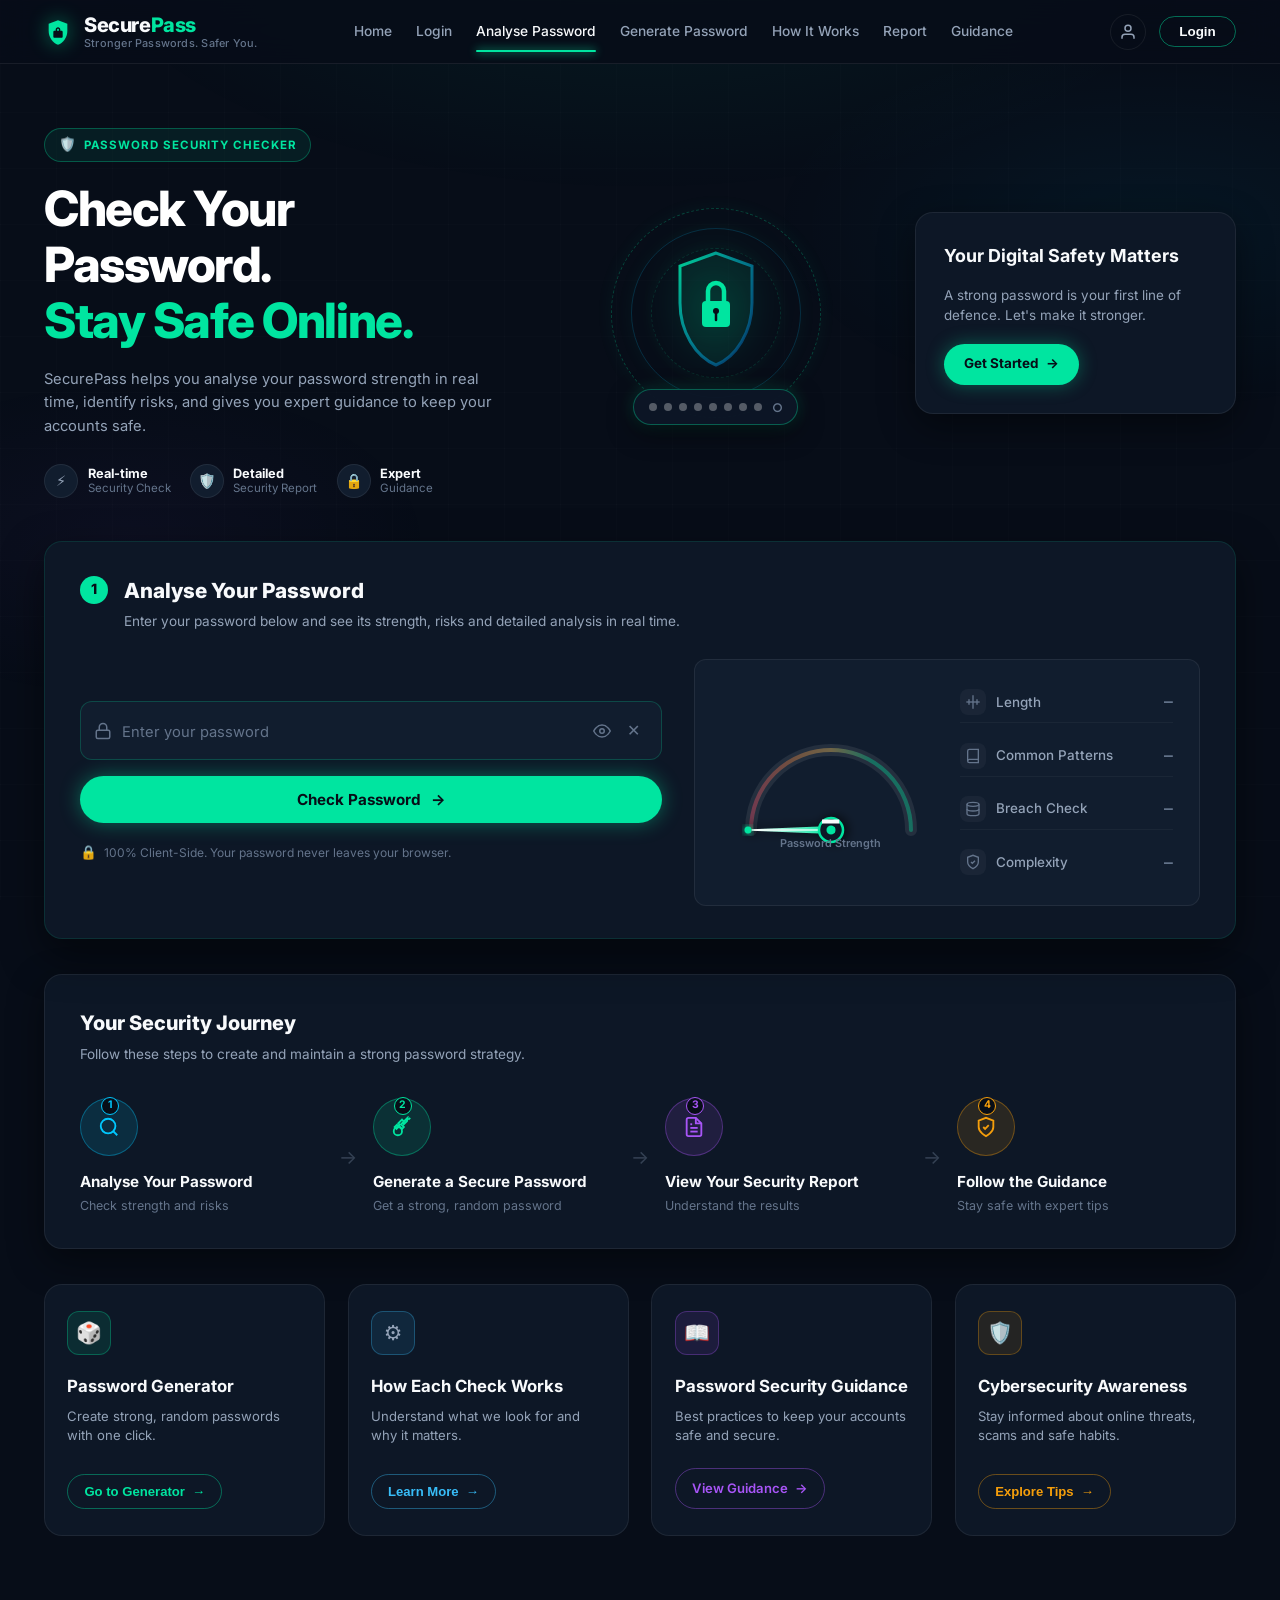
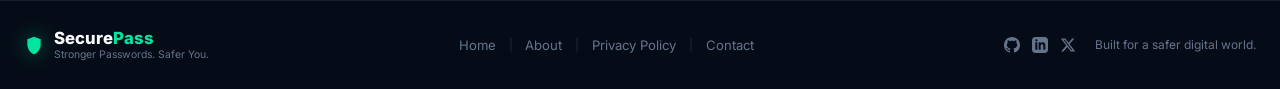
==== commit db68de05: "Resolve merge conflicts and restore latest UI design" ====
--- a/index.html
+++ b/index.html
@@ -5,17 +5,10 @@
     <meta name="viewport" content="width=device-width, initial-scale=1.0" />
 
     <!-- SEO -->
-<<<<<<< HEAD
     <title>SecurePass — Password Security Checker &amp; Generator</title>
     <meta
       name="description"
       content="Check your password strength instantly in real-time. SecurePass analyses length, common patterns, complexity, and common breaches — 100% client-side security."
-=======
-    <title>SecurePass — Password Strength Checker</title>
-    <meta
-      name="description"
-      content="Check your password strength instantly in your browser. SecurePass analyses length, patterns, and common weaknesses — 100% client-side, nothing is ever sent anywhere."
->>>>>>> db64188dcb810b9ffca9bfcbfd4a209378a4ff43
     />
     <meta name="robots" content="index, follow" />
 
@@ -23,11 +16,7 @@
     <link rel="preconnect" href="https://fonts.googleapis.com" />
     <link rel="preconnect" href="https://fonts.gstatic.com" crossorigin />
     <link
-<<<<<<< HEAD
       href="https://fonts.googleapis.com/css2?family=Inter:wght@300;400;500;600;700;800&family=JetBrains+Mono:wght@400;500;600;700&display=swap"
-=======
-      href="https://fonts.googleapis.com/css2?family=Inter:wght@300;400;500;600;700;800&family=JetBrains+Mono:wght@400;500;700&display=swap"
->>>>>>> db64188dcb810b9ffca9bfcbfd4a209378a4ff43
       rel="stylesheet"
     />
 
@@ -35,7 +24,6 @@
   </head>
 
   <body>
-<<<<<<< HEAD
     <!-- ══════════════ AMBIENT BACKGROUND GLOW ══════════════ -->
     <div class="bg-mesh" aria-hidden="true"></div>
     <div class="bg-grid" aria-hidden="true"></div>
@@ -522,326 +510,10 @@
           </article>
         </div>
       </section>
-=======
-    <!-- ══════════════ BACKGROUND ══════════════ -->
-    <div class="bg-grid" aria-hidden="true"></div>
-    <div class="bg-glow" aria-hidden="true"></div>
-
-    <!-- ══════════════ HEADER ══════════════ -->
-    <header class="site-header">
-      <div class="header-inner">
-        <div class="logo">
-          <span class="logo-icon" aria-hidden="true">🛡️</span>
-          <span class="logo-text">Secure<span class="accent">Pass</span></span>
-        </div>
-        <p class="header-tagline">Password Strength Checker</p>
-      </div>
-    </header>
-
-    <!-- ══════════════ MAIN ══════════════ -->
-    <main class="main-layout">
-
-      <!-- ── LEFT COLUMN ── -->
-      <section class="card checker-card" aria-labelledby="checker-heading">
-        <h1 id="checker-heading" class="card-title">
-          <span class="title-icon" aria-hidden="true">🔍</span>
-          Analyse Your Password
-        </h1>
-
-        <!-- Privacy notice -->
-        <div class="privacy-banner" role="note">
-          <span class="privacy-icon" aria-hidden="true">🔒</span>
-          <span>
-            <strong>100% Private.</strong> Your password is processed entirely
-            in your browser and is <strong>never sent, saved, or logged</strong>
-            anywhere.
-          </span>
-        </div>
-
-        <!-- Password input -->
-        <div class="field-group">
-          <label class="field-label" for="password-input">Enter a password</label>
-          <div class="input-wrapper">
-            <span class="input-icon" aria-hidden="true">🔑</span>
-            <input
-              id="password-input"
-              class="password-input"
-              type="password"
-              placeholder="Type or paste your password…"
-              autocomplete="off"
-              autocorrect="off"
-              autocapitalize="off"
-              spellcheck="false"
-              aria-describedby="strength-label"
-            />
-            <button
-              id="toggle-visibility"
-              class="icon-btn"
-              type="button"
-              aria-label="Show password"
-              title="Show / hide password"
-            >
-              <span id="eye-icon" aria-hidden="true">👁️</span>
-            </button>
-            <button
-              id="clear-btn"
-              class="icon-btn"
-              type="button"
-              aria-label="Clear password"
-              title="Clear password"
-            >
-              ✕
-            </button>
-          </div>
-        </div>
-
-        <!-- Strength meter -->
-        <div class="strength-section">
-          <div class="strength-header">
-            <span class="strength-label-text" id="strength-label">Strength</span>
-            <span id="strength-badge" class="strength-badge badge-empty">—</span>
-          </div>
-          <div
-            class="meter-track"
-            role="progressbar"
-            aria-valuenow="0"
-            aria-valuemin="0"
-            aria-valuemax="100"
-            aria-label="Password strength meter"
-          >
-            <div id="meter-fill" class="meter-fill"></div>
-          </div>
-          <div class="meter-segments" aria-hidden="true">
-            <span>Weak</span><span>Fair</span><span>Good</span><span>Strong</span><span>Very Strong</span>
-          </div>
-        </div>
-
-        <!-- Score -->
-        <div class="score-row">
-          <div class="score-box">
-            <span class="score-number" id="score-number">0</span>
-            <span class="score-label">/ 100</span>
-          </div>
-          <p class="score-disclaimer">
-            ⚠️ This score is an <em>estimate</em> based on common patterns — not a
-            guarantee of security. Even a high score doesn't mean a password is
-            uncrackable.
-          </p>
-        </div>
-
-        <!-- Check results -->
-        <div class="checks-section">
-          <h2 class="section-subtitle">Security Checks</h2>
-          <ul class="checks-list" id="checks-list" aria-live="polite">
-            <li class="check-item check-neutral" id="check-length">
-              <span class="check-icon" aria-hidden="true">○</span>
-              <div class="check-text">
-                <strong>Length</strong>
-                <span class="check-detail" id="detail-length">Enter a password to begin</span>
-              </div>
-            </li>
-            <li class="check-item check-neutral" id="check-uppercase">
-              <span class="check-icon" aria-hidden="true">○</span>
-              <div class="check-text">
-                <strong>Uppercase letters (A–Z)</strong>
-                <span class="check-detail" id="detail-uppercase">—</span>
-              </div>
-            </li>
-            <li class="check-item check-neutral" id="check-lowercase">
-              <span class="check-icon" aria-hidden="true">○</span>
-              <div class="check-text">
-                <strong>Lowercase letters (a–z)</strong>
-                <span class="check-detail" id="detail-lowercase">—</span>
-              </div>
-            </li>
-            <li class="check-item check-neutral" id="check-numbers">
-              <span class="check-icon" aria-hidden="true">○</span>
-              <div class="check-text">
-                <strong>Numbers (0–9)</strong>
-                <span class="check-detail" id="detail-numbers">—</span>
-              </div>
-            </li>
-            <li class="check-item check-neutral" id="check-symbols">
-              <span class="check-icon" aria-hidden="true">○</span>
-              <div class="check-text">
-                <strong>Special symbols (!@#$…)</strong>
-                <span class="check-detail" id="detail-symbols">—</span>
-              </div>
-            </li>
-            <li class="check-item check-neutral" id="check-common">
-              <span class="check-icon" aria-hidden="true">○</span>
-              <div class="check-text">
-                <strong>Not a common password</strong>
-                <span class="check-detail" id="detail-common">—</span>
-              </div>
-            </li>
-            <li class="check-item check-neutral" id="check-repeated">
-              <span class="check-icon" aria-hidden="true">○</span>
-              <div class="check-text">
-                <strong>No excessive repeated characters</strong>
-                <span class="check-detail" id="detail-repeated">—</span>
-              </div>
-            </li>
-            <li class="check-item check-neutral" id="check-sequence">
-              <span class="check-icon" aria-hidden="true">○</span>
-              <div class="check-text">
-                <strong>No predictable sequences</strong>
-                <span class="check-detail" id="detail-sequence">—</span>
-              </div>
-            </li>
-          </ul>
-        </div>
-      </section>
-
-      <!-- ── RIGHT COLUMN ── -->
-      <div class="right-column">
-
-        <!-- Generator card -->
-        <section class="card generator-card" aria-labelledby="generator-heading">
-          <h2 id="generator-heading" class="card-title">
-            <span class="title-icon" aria-hidden="true">⚙️</span>
-            Password Generator
-          </h2>
-          <p class="card-subtitle">
-            Uses <code>crypto.getRandomValues()</code> — cryptographically
-            secure randomness built into your browser.
-          </p>
-
-          <!-- Options -->
-          <div class="gen-options">
-            <div class="option-row">
-              <label class="option-label" for="gen-length">
-                Length: <strong id="gen-length-display">16</strong>
-              </label>
-              <input
-                id="gen-length"
-                class="range-slider"
-                type="range"
-                min="8"
-                max="64"
-                value="16"
-                aria-label="Generated password length"
-              />
-            </div>
-
-            <div class="checkbox-grid">
-              <label class="checkbox-label" for="gen-uppercase">
-                <input id="gen-uppercase" type="checkbox" checked /> Uppercase (A–Z)
-              </label>
-              <label class="checkbox-label" for="gen-lowercase">
-                <input id="gen-lowercase" type="checkbox" checked /> Lowercase (a–z)
-              </label>
-              <label class="checkbox-label" for="gen-numbers">
-                <input id="gen-numbers" type="checkbox" checked /> Numbers (0–9)
-              </label>
-              <label class="checkbox-label" for="gen-symbols">
-                <input id="gen-symbols" type="checkbox" checked /> Symbols (!@#…)
-              </label>
-            </div>
-          </div>
-
-          <!-- Generated password output -->
-          <div class="gen-output-wrapper">
-            <code id="gen-output" class="gen-output" aria-live="polite" aria-label="Generated password">
-              Click generate to create a password
-            </code>
-          </div>
-
-          <div class="gen-actions">
-            <button id="generate-btn" class="btn btn-primary" type="button">
-              ⚡ Generate
-            </button>
-            <button id="copy-gen-btn" class="btn btn-secondary" type="button" aria-label="Copy generated password">
-              📋 Copy
-            </button>
-            <button id="use-gen-btn" class="btn btn-ghost" type="button" aria-label="Use generated password in checker">
-              ↑ Use in checker
-            </button>
-          </div>
-
-          <div id="copy-toast" class="copy-toast" role="status" aria-live="polite"></div>
-        </section>
-
-        <!-- How-it-works card -->
-        <section class="card info-card" aria-labelledby="info-heading">
-          <h2 id="info-heading" class="card-title">
-            <span class="title-icon" aria-hidden="true">📚</span>
-            How Each Check Works
-          </h2>
-
-          <details class="info-detail">
-            <summary class="info-summary">🔢 Length Check</summary>
-            <p>
-              Every extra character multiplies the number of combinations an
-              attacker must try. A 12-character password has roughly
-              <em>trillions</em> more combinations than an 8-character one.
-              Minimum recommended length is <strong>12 characters</strong>;
-              aim for 16+.
-            </p>
-          </details>
-
-          <details class="info-detail">
-            <summary class="info-summary">🔠 Character Variety</summary>
-            <p>
-              Using uppercase, lowercase, digits, and symbols expands the
-              "alphabet" an attacker must guess from. With only lowercase
-              letters the alphabet is 26; adding all four types brings it to
-              ~95. Larger alphabet = exponentially harder brute-force.
-            </p>
-          </details>
-
-          <details class="info-detail">
-            <summary class="info-summary">📋 Common Password Check</summary>
-            <p>
-              Attackers use <em>dictionary attacks</em> — lists of millions of
-              known weak passwords like <code>password123</code>,
-              <code>qwerty</code>, or <code>iloveyou</code>. If your password
-              appears in such a list it can be cracked in seconds regardless of
-              length.
-            </p>
-          </details>
-
-          <details class="info-detail">
-            <summary class="info-summary">🔁 Repeated Characters</summary>
-            <p>
-              Passwords like <code>aaabbbccc</code> or <code>111111</code> have
-              very low <em>entropy</em> — they carry less unpredictable
-              information than they appear to. Automated crackers detect and
-              exploit this pattern immediately.
-            </p>
-          </details>
-
-          <details class="info-detail">
-            <summary class="info-summary">📈 Predictable Sequences</summary>
-            <p>
-              Sequences like <code>1234</code>, <code>abcd</code>, or
-              <code>qwerty</code> are keyboard walks or numerical runs —
-              among the first things any cracker tries. They reduce your
-              effective password strength dramatically.
-            </p>
-          </details>
-
-          <details class="info-detail">
-            <summary class="info-summary">🎲 Why crypto.getRandomValues()?</summary>
-            <p>
-              JavaScript's <code>Math.random()</code> is <strong>not</strong>
-              cryptographically secure — its output can sometimes be predicted.
-              <code>crypto.getRandomValues()</code> uses the operating system's
-              secure random number generator, making it suitable for generating
-              real passwords.
-            </p>
-          </details>
-        </section>
-
-      </div>
-      <!-- end right column -->
-
->>>>>>> db64188dcb810b9ffca9bfcbfd4a209378a4ff43
     </main>
 
     <!-- ══════════════ FOOTER ══════════════ -->
     <footer class="site-footer">
-<<<<<<< HEAD
       <div class="footer-inner">
         <!-- Left: Brand -->
         <div class="footer-brand">
@@ -1065,14 +737,6 @@
     </div>
 
     <!-- Scripts -->
-=======
-      <p>
-        SecurePass · Built with vanilla HTML, CSS &amp; JS ·
-        <span class="footer-note">No passwords are ever transmitted or stored.</span>
-      </p>
-    </footer>
-
->>>>>>> db64188dcb810b9ffca9bfcbfd4a209378a4ff43
     <script src="script.js"></script>
   </body>
 </html>
--- a/style.css
+++ b/style.css
@@ -1,679 +1,1775 @@
 /* ═══════════════════════════════════════════════════════════════════
    SecurePass — style.css
-   Cybersecurity-themed dark UI with glassmorphism & micro-animations
+   Pixel-accurate cybersecurity UI matching official mockup design
    ═══════════════════════════════════════════════════════════════════ */
 
 /* ── 1. Design Tokens ─────────────────────────────────────────────── */
 :root {
-  /* Palette */
-  --clr-bg:          #080d14;
-  --clr-surface:     #0d1623;
-  --clr-surface2:    #111e30;
-  --clr-border:      rgba(0, 200, 255, 0.12);
-  --clr-border-hover:rgba(0, 200, 255, 0.35);
-
-  --clr-cyan:        #00c8ff;
-  --clr-cyan-dim:    rgba(0, 200, 255, 0.15);
-  --clr-green:       #00e5a0;
-  --clr-yellow:      #ffc857;
-  --clr-orange:      #ff8c42;
-  --clr-red:         #ff4d6d;
-  --clr-purple:      #a855f7;
-
-  /* Text */
-  --clr-text:        #c8d8ec;
-  --clr-text-muted:  #5a7a9a;
-  --clr-text-bright: #eaf4ff;
-
-  /* Strength colours */
-  --str-very-weak:   #ff4d6d;
-  --str-weak:        #ff8c42;
-  --str-fair:        #ffc857;
-  --str-good:        #00e5a0;
-  --str-strong:      #00c8ff;
-
-  /* Spacing & shape */
-  --radius:          14px;
-  --radius-sm:       8px;
-  --gap:             1.5rem;
+  /* Core Dark Theme Palette */
+  --clr-bg:               #070D18;
+  --clr-surface:          #0D1726;
+  --clr-surface2:         #111D2E;
+  --clr-surface3:         #16243A;
+  --clr-border:           rgba(0, 229, 160, 0.12);
+  --clr-border-subtle:    rgba(255, 255, 255, 0.07);
+  --clr-border-hover:     rgba(0, 229, 160, 0.35);
+
+  /* Vivid Theme Accents */
+  --clr-primary:          #00E5A0; /* Radiant Mint/Cyan Action Accent */
+  --clr-primary-glow:     rgba(0, 229, 160, 0.35);
+  --clr-primary-dim:      rgba(0, 229, 160, 0.12);
+
+  --clr-cyan:             #00C8FF;
+  --clr-blue:             #38BDF8;
+  --clr-purple:           #A855F7;
+  --clr-amber:            #F59E0B;
+  --clr-red:              #FF4D6D;
+
+  /* Typography Colors */
+  --clr-text-bright:      #F8FAFC;
+  --clr-text:             #94A3B8;
+  --clr-text-muted:       #64748B;
+  --clr-text-dim:         #475569;
+
+  /* Strength Status Colors */
+  --str-very-weak:        #FF4D6D;
+  --str-weak:             #FF8C42;
+  --str-fair:             #FFC857;
+  --str-good:             #38BDF8;
+  --str-strong:           #00E5A0;
+
+  /* Shape & Layout */
+  --radius-lg:            18px;
+  --radius-md:            12px;
+  --radius-sm:            8px;
+  --radius-pill:          999px;
+  --max-w:                1240px;
 
   /* Typography */
-  --font-sans: 'Inter', system-ui, sans-serif;
+  --font-sans: 'Inter', system-ui, -apple-system, sans-serif;
   --font-mono: 'JetBrains Mono', 'Courier New', monospace;
 }
 
 /* ── 2. Reset & Base ──────────────────────────────────────────────── */
-*, *::before, *::after { box-sizing: border-box; margin: 0; padding: 0; }
-
-html { scroll-behavior: smooth; }
+*, *::before, *::after {
+  box-sizing: border-box;
+  margin: 0;
+  padding: 0;
+}
+
+html {
+  scroll-behavior: smooth;
+}
 
 body {
   font-family: var(--font-sans);
-  background: var(--clr-bg);
+  background-color: var(--clr-bg);
   color: var(--clr-text);
   min-height: 100vh;
   line-height: 1.6;
   overflow-x: hidden;
-}
-
-/* ── 3. Animated Background ───────────────────────────────────────── */
+  -webkit-font-smoothing: antialiased;
+}
+
+/* ── 3. Ambient Cyber Background Mesh & Glow ──────────────────────── */
+.bg-mesh {
+  position: fixed;
+  inset: 0;
+  z-index: 0;
+  pointer-events: none;
+  background:
+    radial-gradient(ellipse 65vw 45vh at 50% -10%, rgba(0, 229, 160, 0.08) 0%, transparent 70%),
+    radial-gradient(ellipse 50vw 35vh at 90% 25%, rgba(0, 200, 255, 0.05) 0%, transparent 60%),
+    radial-gradient(ellipse 40vw 30vh at 10% 60%, rgba(168, 85, 247, 0.04) 0%, transparent 60%);
+}
+
 .bg-grid {
   position: fixed;
   inset: 0;
   z-index: 0;
+  pointer-events: none;
   background-image:
-    linear-gradient(rgba(0,200,255,0.04) 1px, transparent 1px),
-    linear-gradient(90deg, rgba(0,200,255,0.04) 1px, transparent 1px);
-  background-size: 48px 48px;
-  pointer-events: none;
-}
-
-.bg-glow {
-  position: fixed;
-  top: -20%;
-  left: 50%;
-  transform: translateX(-50%);
-  width: 80vw;
-  height: 60vh;
-  background: radial-gradient(ellipse at center,
-    rgba(0,200,255,0.07) 0%,
-    rgba(168,85,247,0.04) 50%,
-    transparent 70%);
-  pointer-events: none;
-  z-index: 0;
-  animation: glowPulse 8s ease-in-out infinite alternate;
-}
-
-@keyframes glowPulse {
-  from { opacity: 0.6; transform: translateX(-50%) scale(1); }
-  to   { opacity: 1;   transform: translateX(-50%) scale(1.1); }
-}
-
-/* ── 4. Header ────────────────────────────────────────────────────── */
-.site-header {
+    linear-gradient(rgba(255, 255, 255, 0.02) 1px, transparent 1px),
+    linear-gradient(90deg, rgba(255, 255, 255, 0.02) 1px, transparent 1px);
+  background-size: 56px 56px;
+  opacity: 0.7;
+}
+
+/* ── 4. Top Navigation Bar ────────────────────────────────────────── */
+.top-nav-wrap {
+  position: sticky;
+  top: 0;
+  z-index: 100;
+  background: rgba(7, 13, 24, 0.88);
+  backdrop-filter: blur(16px);
+  border-bottom: 1px solid var(--clr-border-subtle);
+}
+
+.top-nav {
+  max-width: var(--max-w);
+  margin: 0 auto;
+  padding: 0.85rem 1.5rem;
+  display: flex;
+  align-items: center;
+  justify-content: space-between;
+  gap: 1.5rem;
+}
+
+/* Logo */
+.nav-logo {
+  display: flex;
+  align-items: center;
+  gap: 0.75rem;
+  text-decoration: none;
+  flex-shrink: 0;
+}
+
+.logo-shield-badge {
+  display: flex;
+  align-items: center;
+  justify-content: center;
+  filter: drop-shadow(0 0 10px rgba(0, 229, 160, 0.45));
+}
+
+.logo-copy {
+  display: flex;
+  flex-direction: column;
+  line-height: 1.15;
+}
+
+.logo-name {
+  font-size: 1.25rem;
+  font-weight: 800;
+  color: var(--clr-text-bright);
+  letter-spacing: -0.02em;
+}
+
+.accent-text {
+  color: var(--clr-primary);
+}
+
+.logo-tagline {
+  font-size: 0.68rem;
+  color: var(--clr-text-muted);
+  font-weight: 500;
+  letter-spacing: 0.02em;
+}
+
+/* Nav Menu */
+.nav-menu {
+  display: flex;
+  align-items: center;
+  gap: 1.5rem;
+  list-style: none;
+}
+
+.nav-item {
+  color: #94A3B8;
+  text-decoration: none;
+  font-size: 0.86rem;
+  font-weight: 500;
+  padding: 0.4rem 0;
   position: relative;
-  z-index: 10;
-  text-align: center;
-  padding: 2.5rem 1rem 1rem;
-}
-
-.header-inner { display: inline-flex; flex-direction: column; align-items: center; gap: 0.4rem; }
-
-.logo {
-  display: flex;
-  align-items: center;
-  gap: 0.5rem;
-  font-size: clamp(1.8rem, 4vw, 2.6rem);
-  font-weight: 800;
-  letter-spacing: -0.02em;
-  color: var(--clr-text-bright);
-}
-
-.logo-icon { font-size: 1em; filter: drop-shadow(0 0 12px var(--clr-cyan)); }
-
-.accent { color: var(--clr-cyan); }
-
-.header-tagline {
-  font-size: 0.85rem;
-  color: var(--clr-text-muted);
-  letter-spacing: 0.1em;
-  text-transform: uppercase;
-  font-weight: 500;
-}
-
-/* ── 5. Layout ────────────────────────────────────────────────────── */
-.main-layout {
+  transition: color 0.2s;
+  cursor: pointer;
+  background: none;
+  border: none;
+  font-family: inherit;
+}
+
+.nav-item:hover {
+  color: var(--clr-text-bright);
+}
+
+.nav-item.active {
+  color: var(--clr-text-bright);
+}
+
+.nav-item.active::after {
+  content: '';
+  position: absolute;
+  bottom: -6px;
+  left: 0;
+  right: 0;
+  height: 2px;
+  background: var(--clr-primary);
+  border-radius: 2px;
+  box-shadow: 0 0 8px var(--clr-primary);
+}
+
+/* Nav Actions */
+.nav-actions {
+  display: flex;
+  align-items: center;
+  gap: 0.8rem;
+}
+
+.nav-profile-btn {
+  display: flex;
+  align-items: center;
+  justify-content: center;
+  width: 36px;
+  height: 36px;
+  border-radius: var(--radius-pill);
+  background: transparent;
+  border: 1px solid var(--clr-border-subtle);
+  color: var(--clr-text);
+  cursor: pointer;
+  transition: all 0.2s;
+}
+
+.nav-profile-btn:hover {
+  color: var(--clr-primary);
+  border-color: var(--clr-primary);
+  background: var(--clr-primary-dim);
+}
+
+.btn-nav-login {
+  background: transparent;
+  color: var(--clr-text-bright);
+  border: 1px solid rgba(0, 229, 160, 0.45);
+  border-radius: var(--radius-pill);
+  padding: 0.45rem 1.2rem;
+  font-size: 0.84rem;
+  font-weight: 600;
+  cursor: pointer;
+  transition: all 0.2s;
+}
+
+.btn-nav-login:hover {
+  background: var(--clr-primary-dim);
+  border-color: var(--clr-primary);
+  color: var(--clr-primary);
+  box-shadow: 0 0 12px rgba(0, 229, 160, 0.25);
+}
+
+.nav-mobile-toggle {
+  display: none;
+  flex-direction: column;
+  gap: 4px;
+  background: transparent;
+  border: none;
+  cursor: pointer;
+  padding: 4px;
+}
+
+.nav-mobile-toggle span {
+  width: 22px;
+  height: 2px;
+  background: var(--clr-text-bright);
+  border-radius: 2px;
+}
+
+/* ── 5. Main Site Layout ──────────────────────────────────────────── */
+.site-main {
   position: relative;
   z-index: 5;
+  max-width: var(--max-w);
+  margin: 0 auto;
+  padding: 2.5rem 1.5rem 4rem;
+  display: flex;
+  flex-direction: column;
+  gap: 2.2rem;
+}
+
+/* ── 6. Hero Section ──────────────────────────────────────────────── */
+.hero-section {
+  padding: 1.5rem 0 0.5rem;
+}
+
+.hero-container {
   display: grid;
-  grid-template-columns: 1fr 1fr;
-  gap: var(--gap);
-  max-width: 1200px;
-  margin: 0 auto;
-  padding: 1rem 1.5rem 3rem;
-}
-
-/* Right column stacks cards */
-.right-column {
-  display: flex;
-  flex-direction: column;
-  gap: var(--gap);
-}
-
-/* ── 6. Cards ─────────────────────────────────────────────────────── */
-.card {
+  grid-template-columns: 1.25fr 0.9fr 0.85fr;
+  gap: 1.8rem;
+  align-items: center;
+}
+
+/* Left Hero Copy */
+.hero-content {
+  display: flex;
+  flex-direction: column;
+  gap: 1.2rem;
+}
+
+.hero-badge {
+  display: inline-flex;
+  align-items: center;
+  gap: 0.5rem;
+  background: rgba(0, 229, 160, 0.08);
+  border: 1px solid rgba(0, 229, 160, 0.3);
+  padding: 0.3rem 0.85rem;
+  border-radius: var(--radius-pill);
+  width: fit-content;
+}
+
+.badge-icon {
+  font-size: 0.85rem;
+}
+
+.badge-text {
+  font-size: 0.72rem;
+  font-weight: 700;
+  color: var(--clr-primary);
+  letter-spacing: 0.08em;
+  text-transform: uppercase;
+}
+
+.hero-title {
+  font-size: clamp(2.2rem, 3.8vw, 3.1rem);
+  font-weight: 800;
+  color: #FFFFFF;
+  line-height: 1.15;
+  letter-spacing: -0.03em;
+}
+
+.hero-highlight {
+  color: var(--clr-primary);
+}
+
+.hero-description {
+  font-size: 0.92rem;
+  color: var(--clr-text);
+  line-height: 1.6;
+  max-width: 480px;
+}
+
+.hero-features {
+  display: flex;
+  align-items: center;
+  gap: 1.2rem;
+  flex-wrap: wrap;
+  margin-top: 0.4rem;
+}
+
+.feature-item {
+  display: flex;
+  align-items: center;
+  gap: 0.6rem;
+}
+
+.feature-icon-pill {
+  width: 34px;
+  height: 34px;
+  border-radius: var(--radius-pill);
+  background: var(--clr-surface2);
+  border: 1px solid var(--clr-border-subtle);
+  display: flex;
+  align-items: center;
+  justify-content: center;
+  font-size: 0.9rem;
+}
+
+.feature-text {
+  display: flex;
+  flex-direction: column;
+  line-height: 1.2;
+}
+
+.feature-text strong {
+  font-size: 0.8rem;
+  color: var(--clr-text-bright);
+}
+
+.feature-text span {
+  font-size: 0.72rem;
+  color: var(--clr-text-muted);
+}
+
+/* Center Hero Hologram Visual */
+.hero-visual {
+  display: flex;
+  justify-content: center;
+  align-items: center;
+}
+
+.hologram-stage {
+  position: relative;
+  width: 240px;
+  height: 240px;
+  display: flex;
+  align-items: center;
+  justify-content: center;
+}
+
+.hologram-orbits {
+  position: absolute;
+  inset: 0;
+  display: flex;
+  align-items: center;
+  justify-content: center;
+}
+
+.orbit-ring {
+  position: absolute;
+  border-radius: 50%;
+  border: 1px dashed rgba(0, 229, 160, 0.25);
+  box-shadow: 0 0 18px rgba(0, 229, 160, 0.05);
+}
+
+.ring-1 {
+  width: 210px;
+  height: 210px;
+  animation: spinSlow 24s linear infinite;
+}
+
+.ring-2 {
+  width: 170px;
+  height: 170px;
+  border-style: solid;
+  border-color: rgba(0, 200, 255, 0.18);
+  animation: spinSlowReverse 18s linear infinite;
+}
+
+.ring-3 {
+  width: 130px;
+  height: 130px;
+  border-color: rgba(0, 229, 160, 0.15);
+}
+
+@keyframes spinSlow {
+  from { transform: rotate(0deg); }
+  to   { transform: rotate(360deg); }
+}
+
+@keyframes spinSlowReverse {
+  from { transform: rotate(360deg); }
+  to   { transform: rotate(0deg); }
+}
+
+.shield-core {
+  position: relative;
+  z-index: 2;
+  filter: drop-shadow(0 0 24px rgba(0, 229, 160, 0.4));
+  animation: floatShield 4s ease-in-out infinite alternate;
+}
+
+@keyframes floatShield {
+  from { transform: translateY(-3px); }
+  to   { transform: translateY(4px); }
+}
+
+/* PIN Dots visualization capsule */
+.hero-pin-pill {
+  position: absolute;
+  bottom: 8px;
+  z-index: 3;
+  display: flex;
+  align-items: center;
+  gap: 7px;
+  background: rgba(13, 23, 38, 0.95);
+  border: 1px solid rgba(0, 229, 160, 0.35);
+  border-radius: var(--radius-pill);
+  padding: 0.45rem 0.9rem;
+  box-shadow: 0 8px 24px rgba(0, 0, 0, 0.5), 0 0 16px rgba(0, 229, 160, 0.2);
+}
+
+.pin-dot {
+  width: 8px;
+  height: 8px;
+  border-radius: 50%;
+  background: rgba(255, 255, 255, 0.3);
+  transition: background 0.3s, transform 0.2s, box-shadow 0.3s;
+}
+
+.pin-dot.active {
+  background: var(--clr-primary);
+  box-shadow: 0 0 8px var(--clr-primary);
+  transform: scale(1.15);
+}
+
+.pin-status {
+  margin-left: 3px;
+  font-size: 0.75rem;
+  color: var(--clr-primary);
+  font-weight: 700;
+}
+
+/* Right Hero Safety Matters Card */
+.hero-side-card {
+  background: var(--clr-surface);
+  border: 1px solid var(--clr-border-subtle);
+  border-radius: var(--radius-lg);
+  padding: 1.8rem;
+  box-shadow: 0 12px 36px rgba(0, 0, 0, 0.45);
+  transition: border-color 0.3s, transform 0.3s;
+}
+
+.hero-side-card:hover {
+  border-color: rgba(0, 229, 160, 0.3);
+  transform: translateY(-2px);
+}
+
+.side-card-inner {
+  display: flex;
+  flex-direction: column;
+  gap: 0.9rem;
+}
+
+.side-card-title {
+  font-size: 1.12rem;
+  font-weight: 700;
+  color: var(--clr-text-bright);
+}
+
+.side-card-desc {
+  font-size: 0.84rem;
+  color: var(--clr-text);
+  line-height: 1.55;
+}
+
+.btn-side-action {
+  display: inline-flex;
+  align-items: center;
+  gap: 0.5rem;
+  background: var(--clr-primary);
+  color: #070D17;
+  font-weight: 700;
+  font-size: 0.84rem;
+  border-radius: var(--radius-pill);
+  padding: 0.6rem 1.25rem;
+  text-decoration: none;
+  width: fit-content;
+  box-shadow: 0 0 18px var(--clr-primary-glow);
+  transition: all 0.25s;
+  margin-top: 0.2rem;
+}
+
+.btn-side-action:hover {
+  box-shadow: 0 0 28px rgba(0, 229, 160, 0.6);
+  transform: translateY(-1px);
+}
+
+/* ── 7. Main Checker Card ("1 Analyse Your Password") ─────────────── */
+.analyse-section {
+  width: 100%;
+}
+
+.main-card {
   background: var(--clr-surface);
   border: 1px solid var(--clr-border);
-  border-radius: var(--radius);
-  padding: 1.8rem;
+  border-radius: var(--radius-lg);
+  padding: 2rem 2.2rem;
+  box-shadow: 0 16px 40px rgba(0, 0, 0, 0.5);
   backdrop-filter: blur(12px);
-  box-shadow:
-    0 0 0 1px rgba(0,200,255,0.04),
-    0 8px 32px rgba(0,0,0,0.5),
-    inset 0 1px 0 rgba(255,255,255,0.04);
-  transition: border-color 0.3s;
-}
-
-.card:hover { border-color: var(--clr-border-hover); }
-
-.card-title {
-  font-size: 1.1rem;
-  font-weight: 700;
-  color: var(--clr-text-bright);
-  margin-bottom: 1.2rem;
-  display: flex;
-  align-items: center;
-  gap: 0.5rem;
-}
-
-.title-icon { font-size: 1.1em; }
-
-.card-subtitle {
-  font-size: 0.82rem;
-  color: var(--clr-text-muted);
-  margin-top: -0.8rem;
-  margin-bottom: 1.2rem;
-  line-height: 1.5;
-}
-
-.card-subtitle code {
-  font-family: var(--font-mono);
-  color: var(--clr-cyan);
-  font-size: 0.9em;
-  background: var(--clr-cyan-dim);
-  padding: 0.1em 0.4em;
-  border-radius: 4px;
-}
-
-/* ── 7. Privacy Banner ─────────────────────────────────────────────── */
-.privacy-banner {
+}
+
+.card-header-row {
   display: flex;
   align-items: flex-start;
-  gap: 0.6rem;
-  background: rgba(0, 229, 160, 0.07);
-  border: 1px solid rgba(0, 229, 160, 0.2);
-  border-radius: var(--radius-sm);
-  padding: 0.75rem 1rem;
-  font-size: 0.82rem;
-  color: #a8e6cf;
-  margin-bottom: 1.4rem;
-  line-height: 1.5;
-}
-
-.privacy-icon { font-size: 1rem; margin-top: 0.05rem; flex-shrink: 0; }
-
-/* ── 8. Input ──────────────────────────────────────────────────────── */
-.field-group { margin-bottom: 1.4rem; }
-
-.field-label {
-  display: block;
-  font-size: 0.82rem;
-  font-weight: 600;
-  color: var(--clr-text-muted);
-  text-transform: uppercase;
-  letter-spacing: 0.08em;
-  margin-bottom: 0.5rem;
-}
-
-.input-wrapper {
+  gap: 1rem;
+  margin-bottom: 1.6rem;
+}
+
+.step-num-badge {
+  width: 28px;
+  height: 28px;
+  border-radius: 50%;
+  background: var(--clr-primary);
+  color: #070D17;
+  font-weight: 800;
+  font-size: 0.88rem;
+  display: flex;
+  align-items: center;
+  justify-content: center;
+  flex-shrink: 0;
+  margin-top: 0.1rem;
+}
+
+.step-title-wrap {
+  display: flex;
+  flex-direction: column;
+  gap: 0.25rem;
+}
+
+.step-title {
+  font-size: 1.3rem;
+  font-weight: 800;
+  color: var(--clr-text-bright);
+}
+
+.step-subtitle {
+  font-size: 0.85rem;
+  color: var(--clr-text);
+}
+
+/* Split Grid inside Main Card */
+.checker-grid {
+  display: grid;
+  grid-template-columns: 1.15fr 1fr;
+  gap: 2rem;
+  align-items: center;
+}
+
+/* Left Checker Column */
+.checker-left {
+  display: flex;
+  flex-direction: column;
+}
+
+.input-container {
+  display: flex;
+  flex-direction: column;
+  gap: 1rem;
+}
+
+.input-box {
   display: flex;
   align-items: center;
   background: var(--clr-surface2);
-  border: 1.5px solid var(--clr-border);
-  border-radius: var(--radius-sm);
-  overflow: hidden;
-  transition: border-color 0.25s, box-shadow 0.25s;
-}
-
-.input-wrapper:focus-within {
-  border-color: var(--clr-cyan);
-  box-shadow: 0 0 0 3px rgba(0, 200, 255, 0.15);
-}
-
-.input-icon {
-  padding: 0 0.8rem;
-  font-size: 1rem;
-  user-select: none;
+  border: 1.5px solid rgba(0, 229, 160, 0.22);
+  border-radius: var(--radius-md);
+  padding: 0.35rem 0.8rem;
+  transition: all 0.25s;
+}
+
+.input-box:focus-within {
+  border-color: var(--clr-primary);
+  box-shadow: 0 0 0 3px rgba(0, 229, 160, 0.18), 0 0 16px rgba(0, 229, 160, 0.15);
+}
+
+.box-icon {
+  color: var(--clr-text-muted);
+  display: flex;
+  align-items: center;
+  margin-right: 0.6rem;
   flex-shrink: 0;
 }
 
-.password-input {
+.main-pw-input {
   flex: 1;
   background: transparent;
   border: none;
   outline: none;
   color: var(--clr-text-bright);
   font-family: var(--font-mono);
-  font-size: 1rem;
-  padding: 0.8rem 0.5rem;
-  caret-color: var(--clr-cyan);
+  font-size: 1.05rem;
+  padding: 0.75rem 0;
+  caret-color: var(--clr-primary);
   min-width: 0;
 }
 
-.password-input::placeholder { color: var(--clr-text-muted); font-family: var(--font-sans); }
-
-.icon-btn {
+.main-pw-input::placeholder {
+  color: var(--clr-text-muted);
+  font-family: var(--font-sans);
+  font-size: 0.92rem;
+}
+
+.box-eye-btn,
+.box-clear-btn {
   background: transparent;
   border: none;
   color: var(--clr-text-muted);
   cursor: pointer;
-  padding: 0.6rem 0.8rem;
+  padding: 0.4rem 0.5rem;
+  display: flex;
+  align-items: center;
+  justify-content: center;
+  transition: color 0.2s;
   font-size: 1rem;
+}
+
+.box-eye-btn:hover,
+.box-clear-btn:hover {
+  color: var(--clr-primary);
+}
+
+.btn-check-main {
+  width: 100%;
+  display: flex;
+  align-items: center;
+  justify-content: center;
+  gap: 0.6rem;
+  background: var(--clr-primary);
+  color: #070D17;
+  font-family: var(--font-sans);
+  font-size: 0.95rem;
+  font-weight: 700;
+  border: none;
+  border-radius: var(--radius-pill);
+  padding: 0.85rem 1.5rem;
+  cursor: pointer;
+  box-shadow: 0 0 20px rgba(0, 229, 160, 0.4);
+  transition: all 0.25s;
+}
+
+.btn-check-main:hover {
+  box-shadow: 0 0 28px rgba(0, 229, 160, 0.65);
+  transform: translateY(-1px);
+}
+
+.checker-privacy-note {
+  display: flex;
+  align-items: center;
+  gap: 0.45rem;
+  font-size: 0.75rem;
+  color: var(--clr-text-muted);
+  margin-top: 0.2rem;
+}
+
+.privacy-lock {
+  font-size: 0.85rem;
+}
+
+/* Right Checker Column (Gauge & Checks) */
+.checker-right {
+  display: flex;
+  align-items: center;
+  justify-content: space-between;
+  gap: 1.2rem;
+  background: var(--clr-surface2);
+  border: 1px solid var(--clr-border-subtle);
+  border-radius: var(--radius-md);
+  padding: 1.4rem 1.6rem;
+}
+
+/* Radial Gauge Unit */
+.gauge-display-unit {
+  display: flex;
+  flex-direction: column;
+  align-items: center;
+  flex-shrink: 0;
+}
+
+.gauge-visual-wrap {
+  position: relative;
+  width: 220px;
+  height: 135px;
+  display: flex;
+  justify-content: center;
+}
+
+.speedometer-svg {
+  width: 220px;
+  height: 135px;
+  overflow: visible;
+}
+
+.arc-active-fill {
+  transition: stroke-dashoffset 0.65s cubic-bezier(0.34, 1.45, 0.64, 1),
+              stroke 0.35s ease,
+              filter 0.35s ease;
+}
+
+/* Rotating Meter Arm */
+.gauge-meter-arm {
+  transform-origin: 110px 115px;
+  transform: rotate(-90deg); /* Starts at 0 */
+  transition: transform 0.65s cubic-bezier(0.34, 1.45, 0.64, 1);
+  will-change: transform;
+  filter: drop-shadow(0 3px 6px rgba(0, 0, 0, 0.8));
+}
+
+#meter-tip-light,
+#meter-hub-dot {
+  transition: fill 0.35s ease;
+}
+
+.meter-center-readout {
+  position: absolute;
+  bottom: 0px;
+  left: 50%;
+  transform: translateX(-50%);
+  display: flex;
+  flex-direction: column;
+  align-items: center;
+  line-height: 1.1;
+  pointer-events: none;
+}
+
+.meter-score-text {
+  font-family: var(--font-mono);
+  font-size: 1.8rem;
+  font-weight: 800;
+  color: var(--clr-text-bright);
+  transition: color 0.3s;
+}
+
+.meter-caption {
+  font-size: 0.68rem;
+  color: var(--clr-text-muted);
+  font-weight: 600;
+  white-space: nowrap;
+}
+
+.strength-badge {
+  display: none; /* Accessible fallback */
+}
+
+/* 4 Security Checks List */
+.security-checks-col {
+  display: flex;
+  flex-direction: column;
+  gap: 0.75rem;
+  flex: 1;
+  min-width: 0;
+}
+
+.check-row {
+  display: flex;
+  align-items: center;
+  justify-content: space-between;
+  gap: 0.8rem;
+  padding: 0.45rem 0;
+  border-bottom: 1px solid rgba(255, 255, 255, 0.04);
+  transition: all 0.25s;
+}
+
+.check-row:last-child {
+  border-bottom: none;
+}
+
+.check-left-meta {
+  display: flex;
+  align-items: center;
+  gap: 0.65rem;
+}
+
+.check-badge-icon {
+  width: 26px;
+  height: 26px;
+  border-radius: var(--radius-sm);
+  background: rgba(255, 255, 255, 0.04);
+  color: var(--clr-text-muted);
+  display: flex;
+  align-items: center;
+  justify-content: center;
+  transition: all 0.3s;
+}
+
+.check-title {
+  font-size: 0.84rem;
+  color: var(--clr-text);
+  font-weight: 500;
+}
+
+.check-state-symbol {
+  font-family: var(--font-mono);
+  font-size: 0.92rem;
+  font-weight: 700;
+  color: var(--clr-text-muted);
+  transition: color 0.3s;
+}
+
+/* Pass / Fail States for Checks */
+.check-pass .check-badge-icon {
+  background: rgba(0, 229, 160, 0.15);
+  color: var(--clr-primary);
+}
+.check-pass .check-title {
+  color: var(--clr-text-bright);
+}
+.check-pass .check-state-symbol {
+  color: var(--clr-primary);
+}
+
+.check-fail .check-badge-icon {
+  background: rgba(255, 77, 109, 0.15);
+  color: var(--clr-red);
+}
+.check-fail .check-state-symbol {
+  color: var(--clr-red);
+}
+
+.check-warn .check-badge-icon {
+  background: rgba(255, 200, 87, 0.15);
+  color: var(--clr-fair);
+}
+.check-warn .check-state-symbol {
+  color: var(--clr-fair);
+}
+
+/* ── 8. Section: Your Security Journey ────────────────────────────── */
+.journey-section {
+  width: 100%;
+}
+
+.journey-card {
+  background: var(--clr-surface);
+  border: 1px solid var(--clr-border-subtle);
+  border-radius: var(--radius-lg);
+  padding: 2rem 2.2rem;
+  box-shadow: 0 12px 36px rgba(0, 0, 0, 0.45);
+}
+
+.journey-header {
+  margin-bottom: 2rem;
+}
+
+.journey-title {
+  font-size: 1.25rem;
+  font-weight: 800;
+  color: var(--clr-text-bright);
+  margin-bottom: 0.3rem;
+}
+
+.journey-subtitle {
+  font-size: 0.85rem;
+  color: var(--clr-text);
+}
+
+.journey-steps-grid {
+  display: flex;
+  align-items: center;
+  justify-content: space-between;
+  gap: 1rem;
+}
+
+.step-card {
+  flex: 1;
+  display: flex;
+  flex-direction: column;
+  align-items: flex-start;
+  text-decoration: none;
+  background: transparent;
+  transition: transform 0.25s;
+}
+
+.step-card:hover {
+  transform: translateY(-3px);
+}
+
+.step-icon-circle {
+  position: relative;
+  width: 58px;
+  height: 58px;
+  border-radius: 50%;
+  display: flex;
+  align-items: center;
+  justify-content: center;
+  margin-bottom: 1rem;
+  transition: box-shadow 0.3s;
+}
+
+.step-badge-mini {
+  position: absolute;
+  top: -2px;
+  left: 20px;
+  width: 18px;
+  height: 18px;
+  border-radius: 50%;
+  background: #070D17;
+  border: 1px solid currentColor;
+  font-size: 0.65rem;
+  font-weight: 700;
+  display: flex;
+  align-items: center;
+  justify-content: center;
+}
+
+/* Step 1: Cyan */
+.step-cyan .step-icon-circle {
+  background: rgba(0, 200, 255, 0.12);
+  border: 1px solid rgba(0, 200, 255, 0.35);
+  color: var(--clr-cyan);
+}
+.step-cyan:hover .step-icon-circle {
+  box-shadow: 0 0 20px rgba(0, 200, 255, 0.3);
+}
+
+/* Step 2: Teal/Mint */
+.step-teal .step-icon-circle {
+  background: rgba(0, 229, 160, 0.12);
+  border: 1px solid rgba(0, 229, 160, 0.35);
+  color: var(--clr-primary);
+}
+.step-teal:hover .step-icon-circle {
+  box-shadow: 0 0 20px rgba(0, 229, 160, 0.35);
+}
+
+/* Step 3: Purple */
+.step-purple .step-icon-circle {
+  background: rgba(168, 85, 247, 0.12);
+  border: 1px solid rgba(168, 85, 247, 0.35);
+  color: var(--clr-purple);
+}
+.step-purple:hover .step-icon-circle {
+  box-shadow: 0 0 20px rgba(168, 85, 247, 0.35);
+}
+
+/* Step 4: Amber */
+.step-amber .step-icon-circle {
+  background: rgba(245, 158, 11, 0.12);
+  border: 1px solid rgba(245, 158, 11, 0.35);
+  color: var(--clr-amber);
+}
+.step-amber:hover .step-icon-circle {
+  box-shadow: 0 0 20px rgba(245, 158, 11, 0.35);
+}
+
+.step-card-title {
+  font-size: 0.95rem;
+  font-weight: 700;
+  color: var(--clr-text-bright);
+  line-height: 1.3;
+  margin-bottom: 0.3rem;
+}
+
+.step-card-desc {
+  font-size: 0.78rem;
+  color: var(--clr-text-muted);
+}
+
+.journey-arrow {
+  color: var(--clr-text-muted);
+  font-size: 1.2rem;
+  opacity: 0.45;
+  user-select: none;
+}
+
+/* ── 9. Section: 4 Feature Cards (Bottom Grid) ────────────────────── */
+.feature-cards-section {
+  width: 100%;
+}
+
+.feature-cards-grid {
+  display: grid;
+  grid-template-columns: repeat(4, 1fr);
+  gap: 1.4rem;
+}
+
+.hub-card {
+  background: var(--clr-surface);
+  border: 1px solid var(--clr-border-subtle);
+  border-radius: var(--radius-lg);
+  padding: 1.6rem 1.4rem;
+  display: flex;
+  flex-direction: column;
+  transition: transform 0.25s, border-color 0.25s, box-shadow 0.25s;
+}
+
+.hub-card:hover {
+  transform: translateY(-3px);
+}
+
+.hub-icon-box {
+  width: 44px;
+  height: 44px;
+  border-radius: var(--radius-md);
+  display: flex;
+  align-items: center;
+  justify-content: center;
+  font-size: 1.3rem;
+  margin-bottom: 1.1rem;
+}
+
+.hub-title {
+  font-size: 1.05rem;
+  font-weight: 700;
+  color: var(--clr-text-bright);
+  margin-bottom: 0.45rem;
+}
+
+.hub-desc {
+  font-size: 0.82rem;
+  color: var(--clr-text);
+  line-height: 1.5;
+  margin-bottom: 1.4rem;
+  flex-grow: 1;
+}
+
+.btn-hub-action {
+  display: inline-flex;
+  align-items: center;
+  justify-content: center;
+  gap: 0.45rem;
+  background: transparent;
+  border-radius: var(--radius-pill);
+  padding: 0.55rem 1rem;
+  font-size: 0.82rem;
+  font-weight: 600;
+  text-decoration: none;
+  cursor: pointer;
+  transition: all 0.2s;
+  width: fit-content;
+}
+
+/* Card 1 Theme: Cyan */
+.hub-cyan:hover {
+  border-color: rgba(0, 229, 160, 0.4);
+  box-shadow: 0 10px 30px rgba(0, 229, 160, 0.1);
+}
+.hub-cyan .hub-icon-box {
+  background: rgba(0, 229, 160, 0.1);
+  border: 1px solid rgba(0, 229, 160, 0.3);
+}
+.hub-cyan .btn-hub-action {
+  border: 1px solid rgba(0, 229, 160, 0.4);
+  color: var(--clr-primary);
+}
+.hub-cyan .btn-hub-action:hover {
+  background: var(--clr-primary);
+  color: #070D17;
+}
+
+/* Card 2 Theme: Blue */
+.hub-blue:hover {
+  border-color: rgba(56, 189, 248, 0.4);
+  box-shadow: 0 10px 30px rgba(56, 189, 248, 0.1);
+}
+.hub-blue .hub-icon-box {
+  background: rgba(56, 189, 248, 0.1);
+  border: 1px solid rgba(56, 189, 248, 0.3);
+}
+.hub-blue .btn-hub-action {
+  border: 1px solid rgba(56, 189, 248, 0.4);
+  color: var(--clr-blue);
+}
+.hub-blue .btn-hub-action:hover {
+  background: var(--clr-blue);
+  color: #070D17;
+}
+
+/* Card 3 Theme: Purple */
+.hub-purple:hover {
+  border-color: rgba(168, 85, 247, 0.4);
+  box-shadow: 0 10px 30px rgba(168, 85, 247, 0.1);
+}
+.hub-purple .hub-icon-box {
+  background: rgba(168, 85, 247, 0.1);
+  border: 1px solid rgba(168, 85, 247, 0.3);
+}
+.hub-purple .btn-hub-action {
+  border: 1px solid rgba(168, 85, 247, 0.4);
+  color: var(--clr-purple);
+}
+.hub-purple .btn-hub-action:hover {
+  background: var(--clr-purple);
+  color: #070D17;
+}
+
+/* Card 4 Theme: Amber */
+.hub-amber:hover {
+  border-color: rgba(245, 158, 11, 0.4);
+  box-shadow: 0 10px 30px rgba(245, 158, 11, 0.1);
+}
+.hub-amber .hub-icon-box {
+  background: rgba(245, 158, 11, 0.1);
+  border: 1px solid rgba(245, 158, 11, 0.3);
+}
+.hub-amber .btn-hub-action {
+  border: 1px solid rgba(245, 158, 11, 0.4);
+  color: var(--clr-amber);
+}
+.hub-amber .btn-hub-action:hover {
+  background: var(--clr-amber);
+  color: #070D17;
+}
+
+/* ── 10. Footer ────────────────────────────────────────────────────── */
+.site-footer {
+  position: relative;
+  z-index: 5;
+  background: rgba(7, 13, 24, 0.95);
+  border-top: 1px solid var(--clr-border-subtle);
+  padding: 1.8rem 1.5rem;
+}
+
+.footer-inner {
+  max-width: var(--max-w);
+  margin: 0 auto;
+  display: flex;
+  align-items: center;
+  justify-content: space-between;
+  gap: 1.5rem;
+  flex-wrap: wrap;
+}
+
+.footer-brand {
+  display: flex;
+  align-items: center;
+  gap: 0.6rem;
+}
+
+.footer-copy {
+  display: flex;
+  flex-direction: column;
+  line-height: 1.15;
+}
+
+.footer-name {
+  font-size: 1.05rem;
+  font-weight: 800;
+  color: var(--clr-text-bright);
+}
+
+.footer-tagline {
+  font-size: 0.65rem;
+  color: var(--clr-text-muted);
+}
+
+.footer-links {
+  display: flex;
+  align-items: center;
+  gap: 0.8rem;
+}
+
+.footer-links a {
+  color: var(--clr-text-muted);
+  text-decoration: none;
+  font-size: 0.82rem;
+  transition: color 0.2s;
+  background: none;
+  border: none;
+  cursor: pointer;
+}
+
+.footer-links a:hover {
+  color: var(--clr-primary);
+}
+
+.footer-links .sep {
+  color: rgba(255, 255, 255, 0.12);
+  font-size: 0.75rem;
+}
+
+.footer-right {
+  display: flex;
+  align-items: center;
+  gap: 1.2rem;
+}
+
+.social-icons {
+  display: flex;
+  align-items: center;
+  gap: 0.75rem;
+}
+
+.social-icons a {
+  color: var(--clr-text-muted);
+  display: flex;
+  align-items: center;
+  justify-content: center;
+  transition: color 0.2s;
+}
+
+.social-icons a:hover {
+  color: var(--clr-text-bright);
+}
+
+.footer-safe-note {
+  font-size: 0.75rem;
+  color: var(--clr-text-muted);
+}
+
+/* ── 11. Interactive Modals ────────────────────────────────────────── */
+.modal-backdrop {
+  position: fixed;
+  inset: 0;
+  z-index: 1000;
+  background: rgba(4, 8, 15, 0.85);
+  backdrop-filter: blur(12px);
+  display: flex;
+  align-items: center;
+  justify-content: center;
+  padding: 1.5rem;
+  opacity: 0;
+  pointer-events: none;
+  transition: opacity 0.25s ease;
+}
+
+.modal-backdrop.active {
+  opacity: 1;
+  pointer-events: auto;
+}
+
+.modal-box {
+  background: var(--clr-surface);
+  border: 1px solid var(--clr-border);
+  border-radius: var(--radius-lg);
+  max-width: 540px;
+  width: 100%;
+  box-shadow: 0 20px 60px rgba(0, 0, 0, 0.7), 0 0 30px rgba(0, 229, 160, 0.15);
+  overflow: hidden;
+  animation: modalScaleUp 0.3s cubic-bezier(0.34, 1.45, 0.64, 1);
+}
+
+@keyframes modalScaleUp {
+  from { transform: scale(0.92); opacity: 0; }
+  to   { transform: scale(1); opacity: 1; }
+}
+
+.modal-header {
+  padding: 1.2rem 1.6rem;
+  display: flex;
+  align-items: center;
+  justify-content: space-between;
+  border-bottom: 1px solid var(--clr-border-subtle);
+}
+
+.modal-title-wrap {
+  display: flex;
+  align-items: center;
+  gap: 0.6rem;
+}
+
+.modal-icon {
+  font-size: 1.2rem;
+}
+
+.modal-title {
+  font-size: 1.15rem;
+  font-weight: 700;
+  color: var(--clr-text-bright);
+}
+
+.modal-close-btn {
+  background: transparent;
+  border: none;
+  color: var(--clr-text-muted);
+  font-size: 1.5rem;
   line-height: 1;
-  border-left: 1px solid var(--clr-border);
-  transition: color 0.2s, background 0.2s;
-  flex-shrink: 0;
-}
-
-.icon-btn:hover { color: var(--clr-cyan); background: var(--clr-cyan-dim); }
-
-/* ── 9. Strength Meter ─────────────────────────────────────────────── */
-.strength-section { margin-bottom: 1.2rem; }
-
-.strength-header {
+  cursor: pointer;
+  transition: color 0.2s;
+}
+
+.modal-close-btn:hover {
+  color: var(--clr-text-bright);
+}
+
+.modal-body {
+  padding: 1.5rem 1.6rem;
+}
+
+.modal-scrollable {
+  max-height: 65vh;
+  overflow-y: auto;
+}
+
+.modal-intro {
+  font-size: 0.84rem;
+  color: var(--clr-text);
+  line-height: 1.5;
+  margin-bottom: 1.2rem;
+}
+
+.modal-intro code {
+  color: var(--clr-primary);
+  font-family: var(--font-mono);
+  background: var(--clr-primary-dim);
+  padding: 0.1em 0.4em;
+  border-radius: 4px;
+}
+
+/* Generator Inside Modal */
+.gen-output-container {
+  background: var(--clr-surface2);
+  border: 1.5px dashed var(--clr-border);
+  border-radius: var(--radius-md);
+  padding: 1rem;
+  margin-bottom: 1.2rem;
+  display: flex;
+  align-items: center;
+  word-break: break-all;
+}
+
+.gen-display-code {
+  font-family: var(--font-mono);
+  font-size: 1rem;
+  color: var(--clr-primary);
+  font-weight: 600;
+  letter-spacing: 0.05em;
+}
+
+.gen-controls {
+  display: flex;
+  flex-direction: column;
+  gap: 1rem;
+  margin-bottom: 1.4rem;
+}
+
+.gen-length-row {
   display: flex;
   justify-content: space-between;
   align-items: center;
-  margin-bottom: 0.5rem;
-}
-
-.strength-label-text {
-  font-size: 0.8rem;
-  font-weight: 600;
-  color: var(--clr-text-muted);
-  text-transform: uppercase;
-  letter-spacing: 0.08em;
-}
-
-.strength-badge {
-  font-size: 0.78rem;
-  font-weight: 700;
-  padding: 0.2em 0.7em;
-  border-radius: 20px;
-  letter-spacing: 0.05em;
-  text-transform: uppercase;
-  transition: background 0.4s, color 0.4s;
-}
-
-.badge-empty    { background: rgba(90,122,154,0.2); color: var(--clr-text-muted); }
-.badge-very-weak{ background: rgba(255,77,109,0.2);  color: var(--str-very-weak); }
-.badge-weak     { background: rgba(255,140,66,0.2);  color: var(--str-weak); }
-.badge-fair     { background: rgba(255,200,87,0.2);  color: var(--str-fair); }
-.badge-good     { background: rgba(0,229,160,0.2);   color: var(--str-good); }
-.badge-strong   { background: rgba(0,200,255,0.2);   color: var(--str-strong); }
-
-.meter-track {
-  width: 100%;
-  height: 8px;
-  background: rgba(255,255,255,0.06);
-  border-radius: 999px;
-  overflow: hidden;
-}
-
-.meter-fill {
-  height: 100%;
-  width: 0%;
-  border-radius: 999px;
-  transition: width 0.5s cubic-bezier(0.4,0,0.2,1), background 0.5s;
-  background: var(--str-very-weak);
-  box-shadow: 0 0 8px currentColor;
-}
-
-.meter-segments {
-  display: flex;
-  justify-content: space-between;
-  margin-top: 0.3rem;
-  font-size: 0.65rem;
-  color: var(--clr-text-muted);
-  user-select: none;
-}
-
-/* ── 10. Score ─────────────────────────────────────────────────────── */
-.score-row {
-  display: flex;
-  align-items: center;
   gap: 1rem;
-  background: var(--clr-surface2);
-  border-radius: var(--radius-sm);
-  padding: 0.9rem 1rem;
-  margin-bottom: 1.4rem;
-  border: 1px solid var(--clr-border);
-}
-
-.score-box { display: flex; align-items: baseline; gap: 0.2rem; flex-shrink: 0; }
-
-.score-number {
+}
+
+.gen-label {
+  font-size: 0.84rem;
+  color: var(--clr-text-bright);
+}
+
+.gen-label strong {
+  color: var(--clr-primary);
   font-family: var(--font-mono);
-  font-size: 2.2rem;
-  font-weight: 700;
-  color: var(--clr-cyan);
-  transition: color 0.4s;
-  line-height: 1;
-}
-
-.score-label { font-size: 1rem; color: var(--clr-text-muted); font-weight: 500; }
-
-.score-disclaimer {
-  font-size: 0.75rem;
-  color: var(--clr-text-muted);
-  line-height: 1.5;
-}
-
-.score-disclaimer em { color: var(--clr-yellow); font-style: normal; font-weight: 600; }
-
-/* ── 11. Checks List ───────────────────────────────────────────────── */
-.section-subtitle {
-  font-size: 0.78rem;
-  font-weight: 700;
-  color: var(--clr-text-muted);
-  text-transform: uppercase;
-  letter-spacing: 0.1em;
-  margin-bottom: 0.75rem;
-}
-
-.checks-list {
-  list-style: none;
-  display: flex;
-  flex-direction: column;
-  gap: 0.5rem;
-}
-
-.check-item {
-  display: flex;
-  align-items: flex-start;
-  gap: 0.7rem;
-  padding: 0.65rem 0.8rem;
-  border-radius: var(--radius-sm);
-  border: 1px solid transparent;
-  background: var(--clr-surface2);
-  transition: background 0.3s, border-color 0.3s;
-}
-
-.check-neutral  { border-color: rgba(90,122,154,0.15); }
-.check-pass     { background: rgba(0,229,160,0.06);  border-color: rgba(0,229,160,0.25); }
-.check-fail     { background: rgba(255,77,109,0.06); border-color: rgba(255,77,109,0.25); }
-.check-warn     { background: rgba(255,200,87,0.06); border-color: rgba(255,200,87,0.25); }
-
-.check-icon {
-  font-size: 1rem;
-  margin-top: 0.05rem;
-  flex-shrink: 0;
-  width: 1.2rem;
-  text-align: center;
-  transition: transform 0.3s;
-}
-
-.check-pass .check-icon { color: var(--clr-green); }
-.check-fail .check-icon { color: var(--clr-red); }
-.check-warn .check-icon { color: var(--clr-yellow); }
-
-.check-text { display: flex; flex-direction: column; gap: 0.1rem; }
-.check-text strong { font-size: 0.83rem; color: var(--clr-text-bright); font-weight: 600; }
-.check-detail { font-size: 0.76rem; color: var(--clr-text-muted); }
-.check-pass .check-detail { color: rgba(0,229,160,0.7); }
-.check-fail .check-detail { color: rgba(255,77,109,0.7); }
-
-/* ── 12. Generator ─────────────────────────────────────────────────── */
-.gen-options { margin-bottom: 1rem; }
-
-.option-row {
-  display: flex;
-  justify-content: space-between;
-  align-items: center;
-  gap: 1rem;
-  margin-bottom: 0.8rem;
-}
-
-.option-label {
-  font-size: 0.83rem;
-  color: var(--clr-text);
-  white-space: nowrap;
-}
-
-.option-label strong { color: var(--clr-cyan); font-family: var(--font-mono); }
-
-.range-slider {
+}
+
+.gen-slider {
   flex: 1;
   -webkit-appearance: none;
   appearance: none;
-  height: 4px;
-  background: rgba(0,200,255,0.2);
+  height: 6px;
+  background: var(--clr-surface2);
   border-radius: 999px;
   outline: none;
   cursor: pointer;
 }
 
-.range-slider::-webkit-slider-thumb {
+.gen-slider::-webkit-slider-thumb {
   -webkit-appearance: none;
-  width: 16px;
-  height: 16px;
-  background: var(--clr-cyan);
+  width: 18px;
+  height: 18px;
+  background: var(--clr-primary);
   border-radius: 50%;
-  box-shadow: 0 0 8px var(--clr-cyan);
-  transition: transform 0.2s;
-}
-
-.range-slider::-webkit-slider-thumb:hover { transform: scale(1.25); }
-.range-slider::-moz-range-thumb {
-  width: 16px; height: 16px;
-  background: var(--clr-cyan);
-  border-radius: 50%; border: none;
-  box-shadow: 0 0 8px var(--clr-cyan);
-}
-
-.checkbox-grid {
+  box-shadow: 0 0 10px var(--clr-primary);
+  cursor: pointer;
+}
+
+.gen-checks-grid {
   display: grid;
   grid-template-columns: 1fr 1fr;
-  gap: 0.4rem;
-}
-
-.checkbox-label {
-  display: flex;
-  align-items: center;
-  gap: 0.4rem;
+  gap: 0.5rem;
+}
+
+.gen-toggle-lbl {
+  display: flex;
+  align-items: center;
+  gap: 0.5rem;
   font-size: 0.8rem;
   color: var(--clr-text);
   cursor: pointer;
-  user-select: none;
   padding: 0.35rem 0.5rem;
   border-radius: 6px;
-  transition: background 0.2s;
-}
-
-.checkbox-label:hover { background: var(--clr-cyan-dim); }
-
-.checkbox-label input[type="checkbox"] {
-  accent-color: var(--clr-cyan);
-  width: 14px; height: 14px;
+  background: var(--clr-surface2);
+}
+
+.gen-toggle-lbl input[type="checkbox"] {
+  accent-color: var(--clr-primary);
+}
+
+.gen-actions-row {
+  display: flex;
+  gap: 0.6rem;
+  flex-wrap: wrap;
+}
+
+.btn-modal-primary {
+  background: var(--clr-primary);
+  color: #070D17;
+  font-weight: 700;
+  border: none;
+  border-radius: var(--radius-pill);
+  padding: 0.6rem 1.2rem;
+  font-size: 0.84rem;
   cursor: pointer;
-}
-
-.gen-output-wrapper {
+  box-shadow: 0 0 14px var(--clr-primary-glow);
+  transition: all 0.2s;
+}
+
+.btn-modal-primary:hover {
+  box-shadow: 0 0 20px var(--clr-primary);
+}
+
+.btn-modal-secondary {
+  background: transparent;
+  color: var(--clr-text-bright);
+  border: 1px solid var(--clr-border);
+  border-radius: var(--radius-pill);
+  padding: 0.6rem 1.2rem;
+  font-size: 0.84rem;
+  cursor: pointer;
+  transition: all 0.2s;
+}
+
+.btn-modal-secondary:hover {
   background: var(--clr-surface2);
-  border: 1.5px dashed var(--clr-border);
+  border-color: var(--clr-primary);
+}
+
+.btn-modal-accent {
+  background: rgba(0, 229, 160, 0.12);
+  color: var(--clr-primary);
+  border: 1px solid rgba(0, 229, 160, 0.35);
+  border-radius: var(--radius-pill);
+  padding: 0.6rem 1.2rem;
+  font-size: 0.84rem;
+  font-weight: 600;
+  cursor: pointer;
+  transition: all 0.2s;
+}
+
+.copy-toast-msg {
+  font-size: 0.8rem;
+  color: var(--clr-primary);
+  margin-top: 0.6rem;
+  min-height: 1.2rem;
+  font-weight: 600;
+}
+
+/* Info blocks in modal */
+.info-block {
+  margin-bottom: 1.2rem;
+  padding-bottom: 1rem;
+  border-bottom: 1px solid rgba(255, 255, 255, 0.05);
+}
+
+.info-block:last-child {
+  border-bottom: none;
+}
+
+.info-block h4 {
+  font-size: 0.95rem;
+  color: var(--clr-text-bright);
+  margin-bottom: 0.35rem;
+}
+
+.info-block p {
+  font-size: 0.82rem;
+  color: var(--clr-text);
+  line-height: 1.55;
+}
+
+/* Report modal */
+.report-summary-box {
+  display: flex;
+  align-items: center;
+  justify-content: space-around;
+  background: var(--clr-surface2);
+  border: 1px solid var(--clr-border);
+  border-radius: var(--radius-md);
+  padding: 1.2rem;
+  margin-bottom: 1.2rem;
+}
+
+.report-score-stat,
+.report-badge-stat {
+  display: flex;
+  flex-direction: column;
+  align-items: center;
+  gap: 0.25rem;
+}
+
+.report-score-val {
+  font-family: var(--font-mono);
+  font-size: 2.2rem;
+  font-weight: 800;
+  color: var(--clr-primary);
+  line-height: 1;
+}
+
+.report-score-lbl,
+.report-badge-lbl {
+  font-size: 0.68rem;
+  color: var(--clr-text-muted);
+  font-weight: 700;
+  letter-spacing: 0.05em;
+}
+
+.report-details-list {
+  list-style: none;
+  display: flex;
+  flex-direction: column;
+  gap: 0.65rem;
+  font-size: 0.84rem;
+  margin-bottom: 1.5rem;
+}
+
+.report-details-list li {
+  display: flex;
+  justify-content: space-between;
+  padding: 0.4rem 0;
+  border-bottom: 1px solid rgba(255, 255, 255, 0.04);
+}
+
+.modal-footer-actions {
+  display: flex;
+  justify-content: flex-end;
+  gap: 0.6rem;
+}
+
+/* Login modal */
+.login-field {
+  display: flex;
+  flex-direction: column;
+  gap: 0.4rem;
+  margin-bottom: 0.9rem;
+}
+
+.field-label {
+  font-size: 0.8rem;
+  color: var(--clr-text-muted);
+  font-weight: 600;
+}
+
+.login-input {
+  background: var(--clr-surface2);
+  border: 1px solid var(--clr-border-subtle);
   border-radius: var(--radius-sm);
-  padding: 0.9rem 1rem;
-  margin-bottom: 0.9rem;
-  min-height: 3.2rem;
-  display: flex;
-  align-items: center;
-  word-break: break-all;
-  transition: border-color 0.3s;
-}
-
-.gen-output-wrapper:hover { border-color: var(--clr-border-hover); }
-
-.gen-output {
-  font-family: var(--font-mono);
+  padding: 0.65rem 0.8rem;
+  color: var(--clr-text-bright);
   font-size: 0.9rem;
-  color: var(--clr-cyan);
-  letter-spacing: 0.04em;
-  line-height: 1.6;
-}
-
-.gen-actions {
-  display: flex;
+  outline: none;
+}
+
+.login-input:focus {
+  border-color: var(--clr-primary);
+}
+
+/* ── 12. Responsive Adjustments ────────────────────────────────────── */
+@media (max-width: 1024px) {
+  .hero-container {
+    grid-template-columns: 1fr;
+    gap: 2rem;
+  }
+
+  .checker-grid {
+    grid-template-columns: 1fr;
+    gap: 1.6rem;
+  }
+
+  .feature-cards-grid {
+    grid-template-columns: repeat(2, 1fr);
+  }
+
+  .journey-steps-grid {
+    flex-wrap: wrap;
+    gap: 1.5rem;
+  }
+
+  .journey-arrow {
+    display: none;
+  }
+}
+
+@media (max-width: 768px) {
+  .nav-menu {
+    display: none;
+  }
+
+  .nav-mobile-toggle {
+    display: flex;
+  }
+
+  .checker-right {
+    flex-direction: column;
+  }
+
+  .feature-cards-grid {
+    grid-template-columns: 1fr;
+  }
+
+  .footer-inner {
+    flex-direction: column;
+    text-align: center;
+    gap: 1.2rem;
+  }
+}
+
+/* ── 13. Guidance Page Styles ──────────────────────────────────────── */
+.page-container {
+  max-width: var(--max-w);
+  margin: 0 auto;
+  padding: 2rem 1.5rem 4rem;
+}
+
+.breadcrumb {
+  display: flex;
+  align-items: center;
   gap: 0.5rem;
-  flex-wrap: wrap;
-}
-
-/* ── 13. Buttons ───────────────────────────────────────────────────── */
-.btn {
-  font-family: var(--font-sans);
   font-size: 0.82rem;
-  font-weight: 600;
-  border: none;
-  border-radius: var(--radius-sm);
-  cursor: pointer;
-  padding: 0.55rem 1rem;
-  transition: all 0.2s;
-  white-space: nowrap;
-  letter-spacing: 0.03em;
-}
-
-.btn-primary {
-  background: linear-gradient(135deg, #00c8ff, #0080ff);
-  color: #000;
-  box-shadow: 0 0 16px rgba(0,200,255,0.35);
-}
-
-.btn-primary:hover {
-  box-shadow: 0 0 24px rgba(0,200,255,0.55);
-  transform: translateY(-1px);
-}
-
-.btn-secondary {
-  background: rgba(0,200,255,0.1);
-  color: var(--clr-cyan);
-  border: 1px solid rgba(0,200,255,0.3);
-}
-
-.btn-secondary:hover {
-  background: rgba(0,200,255,0.2);
-  border-color: var(--clr-cyan);
-}
-
-.btn-ghost {
-  background: transparent;
-  color: var(--clr-text-muted);
-  border: 1px solid var(--clr-border);
-}
-
-.btn-ghost:hover { background: var(--clr-surface2); color: var(--clr-text); }
-
-.btn:active { transform: scale(0.97); }
-
-/* ── 14. Copy Toast ────────────────────────────────────────────────── */
-.copy-toast {
-  font-size: 0.78rem;
-  color: var(--clr-green);
-  margin-top: 0.5rem;
-  min-height: 1.2rem;
-  transition: opacity 0.3s;
-  font-weight: 500;
-}
-
-/* ── 15. Info Accordion ────────────────────────────────────────────── */
-.info-detail {
-  border-bottom: 1px solid var(--clr-border);
-  padding: 0.1rem 0;
-}
-
-.info-detail:last-child { border-bottom: none; }
-
-.info-summary {
-  font-size: 0.85rem;
-  font-weight: 600;
+  color: var(--clr-text-muted);
+  margin-bottom: 1.5rem;
+}
+
+.breadcrumb a {
+  color: var(--clr-primary);
+  text-decoration: none;
+}
+
+.breadcrumb .sep {
+  opacity: 0.4;
+}
+
+.breadcrumb .current {
+  color: var(--clr-text-bright);
+}
+
+.page-header {
+  text-align: center;
+  margin-bottom: 2.5rem;
+}
+
+.page-header h1 {
+  font-size: clamp(1.8rem, 3.2vw, 2.5rem);
+  font-weight: 800;
+  color: var(--clr-text-bright);
+  margin-bottom: 0.6rem;
+}
+
+.page-header p {
   color: var(--clr-text);
-  cursor: pointer;
-  padding: 0.65rem 0;
+  max-width: 650px;
+  margin: 0 auto;
+  font-size: 0.95rem;
+}
+
+.guidance-grid {
+  display: grid;
+  grid-template-columns: repeat(auto-fit, minmax(300px, 1fr));
+  gap: 1.5rem;
+}
+
+.guidance-card {
+  background: var(--clr-surface);
+  border: 1px solid var(--clr-border-subtle);
+  border-radius: var(--radius-lg);
+  padding: 1.8rem;
+  box-shadow: 0 10px 30px rgba(0, 0, 0, 0.4);
+  transition: transform 0.25s, border-color 0.25s;
+}
+
+.guidance-card:hover {
+  transform: translateY(-3px);
+  border-color: rgba(0, 229, 160, 0.35);
+}
+
+.guidance-card-header {
+  display: flex;
+  align-items: center;
+  gap: 0.75rem;
+  margin-bottom: 1.1rem;
+}
+
+.guidance-card-icon {
+  font-size: 1.3rem;
+}
+
+.guidance-card-title {
+  font-size: 1.1rem;
+  font-weight: 700;
+  color: var(--clr-text-bright);
+}
+
+.guidance-checklist {
   list-style: none;
   display: flex;
-  align-items: center;
-  gap: 0.5rem;
-  user-select: none;
-  transition: color 0.2s;
-}
-
-.info-summary::-webkit-details-marker { display: none; }
-.info-summary::before { content: '›'; color: var(--clr-cyan); font-size: 1.1em; transition: transform 0.25s; display: inline-block; }
-details[open] .info-summary::before { transform: rotate(90deg); }
-
-.info-summary:hover { color: var(--clr-cyan); }
-
-.info-detail p {
-  font-size: 0.8rem;
-  color: var(--clr-text-muted);
-  line-height: 1.65;
-  padding: 0.3rem 0 0.8rem 1.4rem;
-}
-
-.info-detail code {
+  flex-direction: column;
+  gap: 0.75rem;
+}
+
+.guidance-checklist li {
+  position: relative;
+  padding-left: 1.3rem;
+  font-size: 0.84rem;
+  color: var(--clr-text);
+  line-height: 1.55;
+}
+
+.guidance-checklist li::before {
+  content: '▹';
+  position: absolute;
+  left: 0;
+  top: 0;
+  color: var(--clr-primary);
+  font-weight: 700;
+}
+
+.guidance-checklist code {
+  color: var(--clr-primary);
+  background: var(--clr-primary-dim);
+  padding: 0.1em 0.4em;
+  border-radius: 4px;
   font-family: var(--font-mono);
   font-size: 0.88em;
-  color: var(--clr-cyan);
-  background: var(--clr-cyan-dim);
-  padding: 0.1em 0.4em;
-  border-radius: 4px;
-}
-
-/* ── 16. Footer ────────────────────────────────────────────────────── */
-.site-footer {
-  position: relative;
-  z-index: 5;
-  text-align: center;
-  padding: 1.2rem 1rem 2rem;
-  font-size: 0.78rem;
-  color: var(--clr-text-muted);
-  border-top: 1px solid var(--clr-border);
-}
-
-.footer-note { color: rgba(0,229,160,0.6); }
-
-/* ── 17. Responsive ─────────────────────────────────────────────────── */
-@media (max-width: 900px) {
-  .main-layout {
-    grid-template-columns: 1fr;
-    padding: 1rem;
-  }
-}
-
-@media (max-width: 480px) {
-  .card { padding: 1.2rem; }
-
-  .logo { font-size: 1.8rem; }
-
-  .gen-actions { flex-direction: column; }
-  .gen-actions .btn { width: 100%; text-align: center; }
-
-  .checkbox-grid { grid-template-columns: 1fr; }
-
-  .score-row { flex-direction: column; align-items: flex-start; gap: 0.6rem; }
-}
-
-/* ── 18. Animations ─────────────────────────────────────────────────── */
-@keyframes fadeInUp {
-  from { opacity: 0; transform: translateY(12px); }
-  to   { opacity: 1; transform: translateY(0); }
-}
-
-.card { animation: fadeInUp 0.5s ease both; }
-.checker-card { animation-delay: 0.05s; }
-.generator-card { animation-delay: 0.15s; }
-.info-card { animation-delay: 0.25s; }
-
-/* Pulse on strength badge update */
-@keyframes pulse {
-  0%   { transform: scale(1); }
-  50%  { transform: scale(1.08); }
-  100% { transform: scale(1); }
-}
-
-.badge-animate { animation: pulse 0.3s ease; }
-
-/* Focus visible outline for accessibility */
-:focus-visible {
-  outline: 2px solid var(--clr-cyan);
-  outline-offset: 2px;
-  border-radius: 4px;
-}
+}
+
